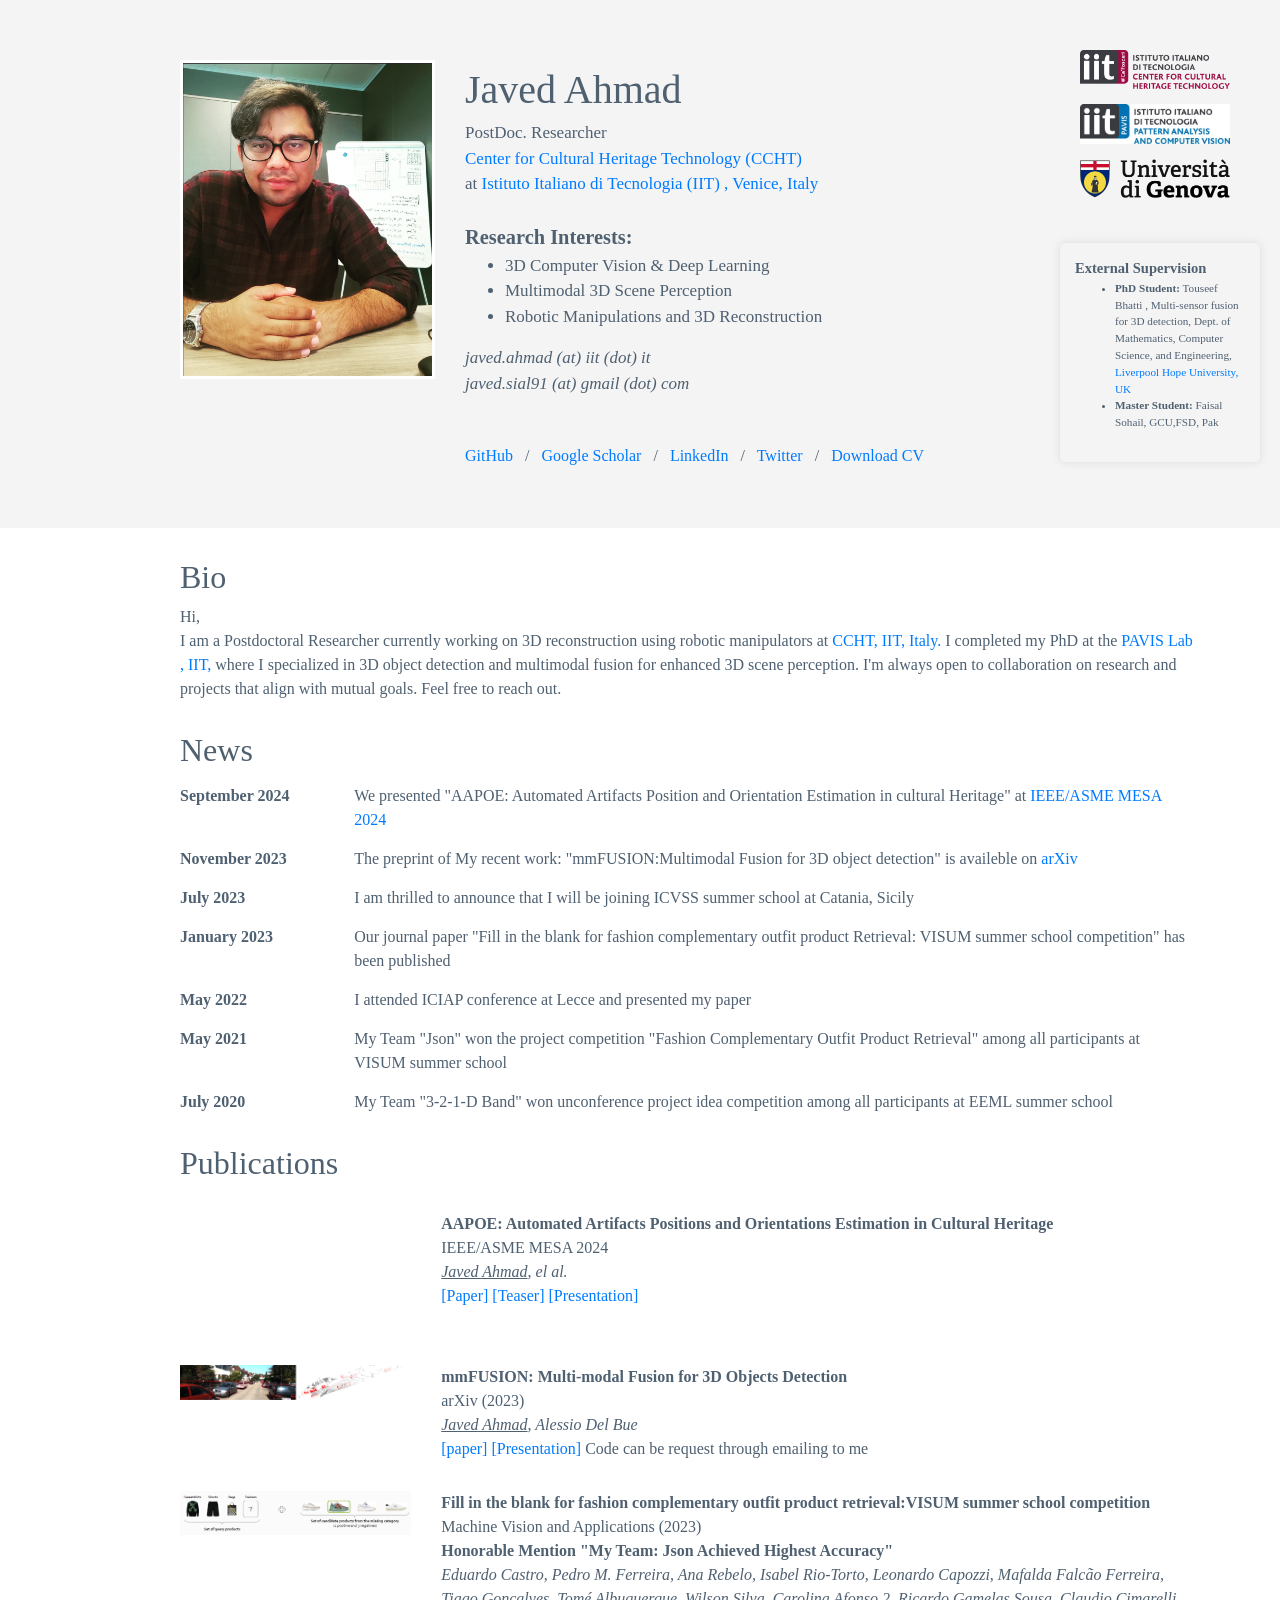
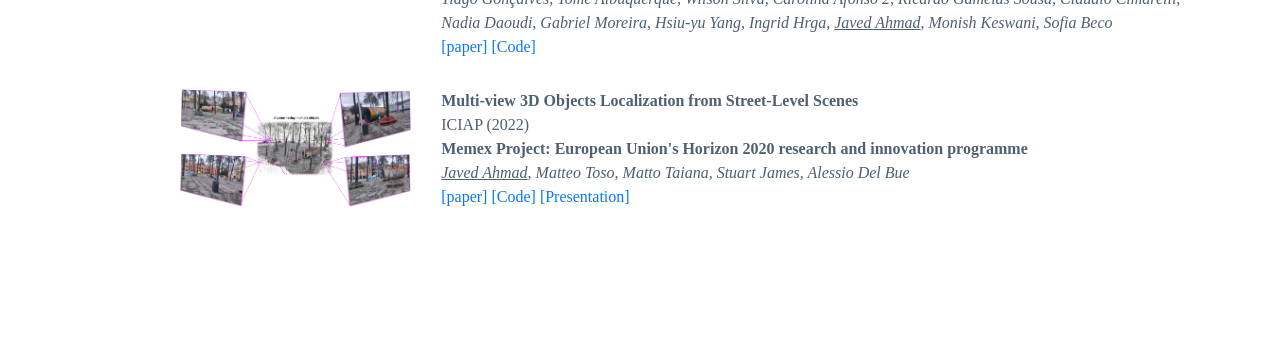
==== index_backup.html @ 800af646 "updated for new layout" ====
<!DOCTYPE html>
<html>
<head>
    <title>Javed Ahmad</title>

    <!-- Meta tags -->
    <meta charset="utf-8">
    <meta name="viewport" content="width=device-width, initial-scale=1, shrink-to-fit=no">

    <!-- Bootstrap CSS -->
    <link href="css/bootstrap.min.css" rel="stylesheet">

    <!-- Custom Styles -->
    <style>
          body {
            font-family: Roboto, 'sans-serif';
            font-size: 16px;
            background-color: #FFFFFF;
            color: #4F6071;
          }
          h1 {
              font-weight: 300;
              font-size: 2rem;
          }
          #header {
            background-color: #f4f4f4;
            /*background-color: #FFFFFF;*/
            display: flex;
            align-items: flex-end;
            padding-top:60px;
            padding-bottom:60px;
          }
          #footer {
            background-color: #FFFFFF;
            padding:60px;
          }
          #portrait {
            border: 3px solid white;
          }
          #header-text {
            margin-top: 60px;
            margin-left: 220px;
          }
          #header-text-name {
            font-size: 40px;
          }
          #header-text-title {
              font-size: 17px;
          }
          #header-text-affiliation {
              font-size: 17px;
              margin-top: 10px;
          }
          #header-text-email {
            margin-top: 10px;
            font-size: 17px;
            font-style: italic;
          }
          .header-text-desc {
            font-size: 20px;
          }
          .vspace-top {
            margin-top: 30px;
          }
          .vspace-top-news {
              margin-top: 15px;
          }
          .paper-image {
            width: 400px;
          }
          .news-date {
              font-weight: bold;
          }
          .paper-title {
            font-weight: bold;
          }
          .paper-authors {
            font-style: italic;
          }


        #sidebar {
        position: absolute;
        top: 27%;
        right: 20px;
        width: 200px;
        background-color: #f4f4f4;
        padding: 15px;
        border-radius: 5px;
        box-shadow: 0px 0px 10px rgba(0,0,0,0.1);
        font-size: 0.7em;
        color: #4F6071;
    }
    </style>

</head>



<body>
    <div id='header'>
        <div class='container'>
            <div class='row'>
                <div class="col-sm-3 offset-sm-1">
                    <img src='imgs/portrait_javed.png' class='img-fluid' id='portrait'>
                </div>

                <div class="col">
                  <div id='header-text-name'>
                      Javed Ahmad
                  </div>
                    <div id='header-text-title'>
                        PostDoc. Researcher </br>
                        <a href="https://ccht.iit.it/">Center for Cultural Heritage Technology (CCHT)</a> </br>
							at <a href="https://www.iit.it/it/home">Istituto Italiano di Tecnologia (IIT) , Venice, Italy </a> </br>
                        </br>
                    <div class='header-text-title'>
                        <span style="font-weight: bold; font-size: 1.2em;">Research Interests:</span> </br>
                    </div>
                    <ul>
                        <li>3D Computer Vision & Deep Learning </br>
                        <li>Multimodal 3D Scene Perception </br>
                        <li>Robotic Manipulations and 3D Reconstruction
                    </ul>
                    </div>
                  <div id='header-text-email'>
                        javed.ahmad (at) iit (dot) it </br>
                        javed.sial91 (at) gmail (dot) com
                  </div>
                  <br><br>
                  <div class="center">
                    <a href="https://github.com/javi-99"> GitHub </a> &ensp;/&ensp;
                    <a href="https://scholar.google.com/citations?user=FSBvCO4AAAAJ&hl=en"> Google Scholar </a> &ensp;/&ensp;
                    <a href="https://linkedin.com/in/javed-ahmad-4692384a"> LinkedIn </a> &ensp;/&ensp;
                    <a href="https://twitter.com/javedsial91"> Twitter </a> &ensp;/&ensp;
                    <!--<a href="https://sigmoid.social/@vsitzmann">[Mastodon]</a> -->
                    <a href="docs/cv_javed_ahmad.pdf"> Download CV </a>
                  </div>

                </div>
            </div>
        </div>
    </div>
    
    <!-- Logo Image -->
    <div class="logo-container">
        <img src="imgs/Logo-IIT_CaFoscari.png" alt="Organization Logo 1">
        <img src="imgs/pavis_logo.jpeg" alt="Organization Logo 2">
        <img src="imgs/Unige-logo.png" alt="Organization Logo 3">
    </div>

    <style>
        /* Ensure the container for logos is positioned at the top-right corner */
        .logo-container {
            position: absolute;  /* Absolute positioning relative to the page */
            top: 50px;           /* Distance from the top of the page */
            right: 50px;         /* Distance from the right of the page */
            z-index: 1000;        /* Ensure the logos are on top of other content */
            display: flex;       /* Use flexbox to arrange items */
            flex-direction: column; /* Arrange logos in a column */
            align-items: center; /* Center logos horizontally */
        }

        /* Style for the logos */
        .logo-container img {
            max-width: 150px;    /* Control the size of the logos */
            margin-bottom: 15px; /* Add spacing between the logos vertically */
        }

        /* Remove the margin from the last logo */
        .logo-container img:last-child {
            margin-bottom: 0;
        }
    </style>

    <div class='container'>
        <div class='row vspace-top'>
            <div class='col offset-sm-1'>
                <h1>Bio</h1>
                <p>
                Hi,</br>
I am a Postdoctoral Researcher currently working on 3D reconstruction using robotic manipulators at <a href="https://ccht.iit.it/"> CCHT, IIT, Italy.</a> I completed my PhD at the <a href="https://pavis.iit.it/"> PAVIS Lab , IIT, </a> where I specialized in 3D object detection and multimodal fusion for enhanced 3D scene perception.
I'm always open to collaboration on research and projects that align with mutual goals. Feel free to reach out.    
                </p>

<!--                <h1>Looking for graduate students!</h1>-->
<!--                <p>-->
<!--                    I am looking for graduate students to join my lab at MIT in July 2023. If you want to push what's-->
<!--                    possible with neural scene representations, inverse graphics and neural rendering-->
<!--                    and apply them to problems across computer vision, graphics, and robotics, please apply-->
<!--                    <a href="https://gradapply.mit.edu/eecs/apply/login/">here</a> - -->
<!--                    deadline is December 15th 2022!-->
<!--                </p>-->

                <div class='vspace-top'>
                    <h1>News</h1>
                </div> 
                <!--    &lt;!&ndash;- List of news -&#45;&#45;!> -->
                <div class='row vspace-top-news'>
                    <div class="col-sm-2 news-date">
                        September 2024
                    </div>
                    <div class="col">
                        We presented "AAPOE: Automated Artifacts Position and Orientation 
                        Estimation in cultural Heritage" at   <a href="https://mesa2024.org/final-programme/"> IEEE/ASME MESA 2024 </a> 
                    </div>
                </div>

                <div class='row vspace-top-news'>
                    <div class="col-sm-2 news-date">
                        November 2023
                    </div>
                    <div class="col">
                        The preprint of My recent work: "mmFUSION:Multimodal Fusion for 3D object detection" is availeble on <a href="https://arxiv.org/abs/2311.04058"> arXiv </a> 
                    </div>
                </div>
                <div class='row vspace-top-news'>
                    <div class="col-sm-2 news-date">
                        July 2023
                    </div>
                    <div class="col">
                        I am thrilled to announce that I will be joining ICVSS summer school at Catania, Sicily
                    </div>
                </div>
                
                <div class='row vspace-top-news'>
                    <div class="col-sm-2 news-date">
                        January 2023
                    </div>
                    <div class="col">
                        Our journal paper "Fill in the blank for fashion complementary outfit product Retrieval:
                        VISUM summer school competition" has been published
                    </div>
                </div>

                <div class='row vspace-top-news'>
                    <div class="col-sm-2 news-date">
                        May 2022
                    </div>
                    <div class="col">
                        I attended ICIAP conference at Lecce and presented my paper
                    </div>
                </div>

                <div class='row vspace-top-news'>
                    <div class="col-sm-2 news-date">
                        May 2021
                    </div>
                    <div class="col">
                        My Team "Json" won the project competition "Fashion Complementary Outfit Product Retrieval" among all participants at VISUM summer school 
                    </div>
                </div>

                <div class='row vspace-top-news'>
                    <div class="col-sm-2 news-date">
                        July 2020
                    </div>
                    <div class="col">
                        My Team "3-2-1-D Band" won unconference project idea competition among all participants at EEML summer school 
                    </div>
                </div>









                <!--  List of Publications    -->
                
                <div class='vspace-top'>
                    <h1>Publications</h1>
                </div>


                <div class='row vspace-top'>
                    <div class="col-sm-3">
                        <video playsinline="" autoplay="" loop="" preload="" muted="">
                            <source src="imgs/AAPOE_teaser.mp4" type="video/mp4">
                        </video>
                    </div>
                    <div class="col">
                        <div class='paper-title'>
                            AAPOE: Automated Artifacts Positions and Orientations Estimation in Cultural Heritage
                        </div>
                        <div class='paper-desc'>
			                IEEE/ASME MESA 2024 </br>
                        </div>
                        <div class='paper-authors'> 
                            <u>Javed Ahmad</u>, el al.
                        </div>
                        <div>
                            <a href="https://ieeexplore.ieee.org/document/10704902">[Paper]</a>
                            <a href="https://drive.google.com/file/d/1sH40aj5_DSdPzKM-3Iiiy_OLRj1Dwrjh/view?usp=drive_link">[Teaser]</a>
			                <a href="https://docs.google.com/presentation/d/1M0Ux4FAmOuOk3rnylouWeYdZtPPxR-fE/edit?usp=sharing&ouid=116365879728607902406&rtpof=true&sd=true">[Presentation]</a>
                        </div>
                    </div>
                </div>


                <div class='row vspace-top'>
                    <div class="col-sm-3">
                        <img src='imgs/mmFUSION.png' class='img-fluid'>
                    </div>

                    <div class="col">
                        <div class='paper-title'>
                            mmFUSION: Multi-modal Fusion for 3D Objects Detection
                        </div>
                        <div class='paper-desc'>
			                arXiv (2023) </br>
                        </div>
                        <div class='paper-authors'> 
                            <u>Javed Ahmad</u>, Alessio Del Bue
                        </div>
                        <div>
                            <a href="https://arxiv.org/abs/2311.04058">[paper]</a>
                            <a href="https://docs.google.com/presentation/d/14Pi3Se1FFHXG2wP3QOKE09P9Vxhoicec/edit?usp=sharing&ouid=116365879728607902406&rtpof=true&sd=true">[Presentation]</a>
			                Code can be request through emailing to me
                        </div>
                    </div>
                </div>


                <div class='row vspace-top'>
                    <div class="col-sm-3">
                        <img src='imgs/product_retrieval.png' class='img-fluid'>
                    </div>

                    <div class="col">
                        <div class='paper-title'>
                            Fill in the blank for fashion complementary outfit product retrieval:VISUM summer school competition
                        </div>
                        <div class='paper-desc'>
			                Machine Vision and Applications (2023) </br>
                            <b>Honorable Mention "My Team: Json Achieved Highest Accuracy"</b>
                        </div>
                        <div class='paper-authors'>
                            Eduardo Castro, Pedro M. Ferreira, Ana Rebelo, Isabel Rio-Torto, Leonardo Capozzi, Mafalda Falcão Ferreira, Tiago Gonçalves, Tomé Albuquerque,
                            Wilson Silva, Carolina Afonso 2, Ricardo Gamelas Sousa, Claudio Cimarelli, Nadia Daoudi,  Gabriel Moreira,  Hsiu-yu Yang, Ingrid Hrga, 
                            <u>Javed Ahmad</u>, Monish Keswani, Sofia Beco
                        </div>
                        <div>
                            <a href="https://link.springer.com/article/10.1007/s00138-022-01359-x">[paper]</a>
			                <a href="https://github.com/visum-summerschool/visum-competition2021">[Code]</a>
                        </div>
                    </div>
                </div>

                <div class='row vspace-top'>
                    <div class="col-sm-3">
                        <img src='imgs/iciap2021.png' class='img-fluid'>
                    </div>

                    <div class="col">
                        <div class='paper-title'>
                            Multi-view 3D Objects Localization from Street-Level Scenes
                        </div>
                        <div class='paper-desc'>
			                ICIAP (2022)</br>
                            <b>Memex Project: European Union's Horizon 2020 research and innovation programme </b>
                        </div>
                        <div class='paper-authors'>
                            <u>Javed Ahmad</u>, Matteo Toso, Matto Taiana, Stuart James, Alessio Del Bue
                        </div>
                        <div>
                            <a href="https://link.springer.com/chapter/10.1007/978-3-031-06430-2_8">[paper]</a>
			                <a href="https://github.com/javi-99/Multi-view-3D-Objects-Localization-from-Street-level-Scenes">[Code]</a>
                            <a href="https://docs.google.com/presentation/d/1FQcilkWd2onnH_whNc4Kb-wAGKRRF06R/edit?usp=sharing&ouid=116365879728607902406&rtpof=true&sd=true">[Presentation]</a>
                        </div>
                    </div>
                </div>
                
                <style>
                    /* Zoom for all videos */
                    video {
                        width: 100%;
                        height: 100%; /* Keeps the aspect ratio */
                    }
                    /* Zoom for all images */
                    img {
                        width: 100%;
                        height: 100%; /* Keeps the aspect ratio */
                    }

                </style>




            </div>
        </div>
    </div>


    <div id='footer' class='vspace-top'>
    <div>

    <!-- jQuery (necessary for Bootstrap's JavaScript plugins) -->
    <script src="https://ajax.googleapis.com/ajax/libs/jquery/1.12.4/jquery.min.js"></script>
    <!-- Include all compiled plugins (below), or include individual files as needed -->
    <script src="js/bootstrap.min.js"></script>
    
    <div id="sidebar">
        <div class='header-text-title'>
            <span style="font-weight: bold; font-size: 1.3em;">External Supervision</span> </br>
        </div>
        <ul>
            <li><strong>PhD Student:</strong> Touseef Bhatti , Multi-sensor fusion for 3D detection, Dept. of Mathematics, Computer Science, and Engineering, <a href="https://www.hope.ac.uk/">Liverpool Hope University, UK</a> </br>
            <li> <strong>Master Student:</strong> Faisal Sohail, GCU,FSD, Pak</br>
        </ul>
    </div>
</body>

</html>
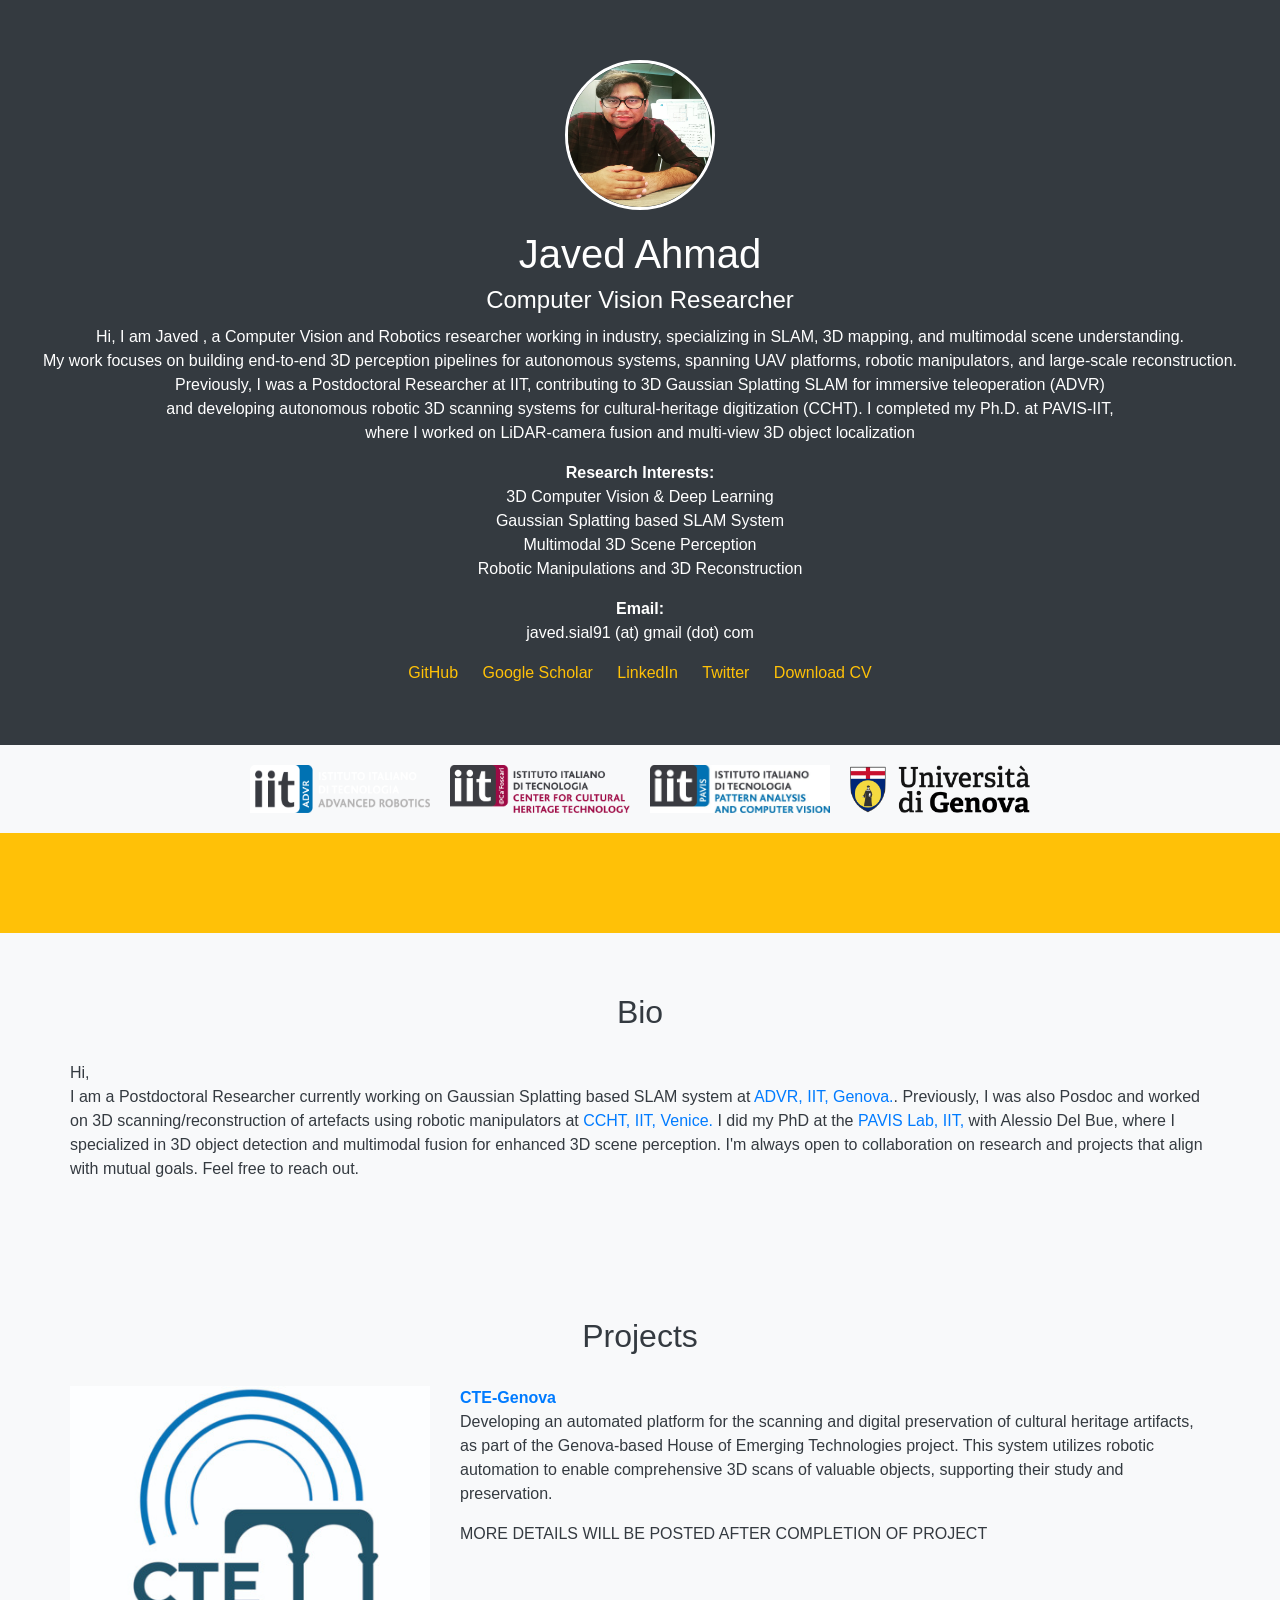
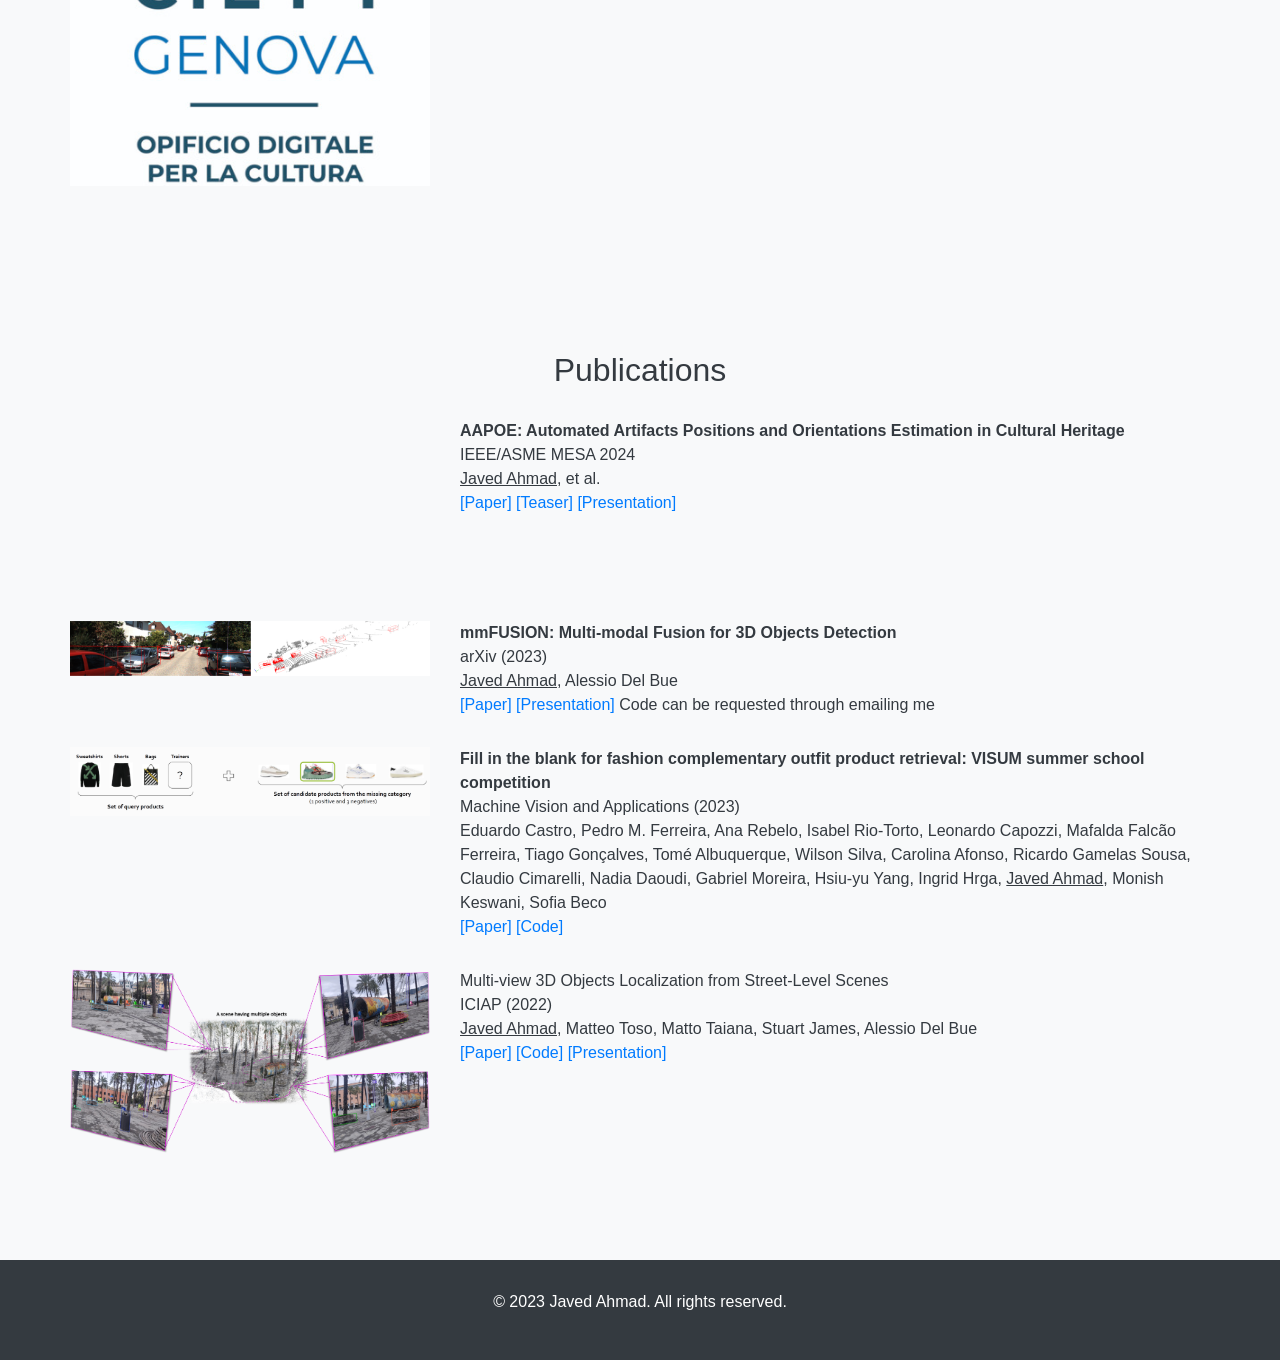
==== commit 0d911c50: "updated role" ====
--- a/index_backup.html
+++ b/index_backup.html
@@ -1,417 +1,404 @@
 <!DOCTYPE html>
-<html>
+<html lang="en">
 <head>
+    <meta charset="UTF-8">
+    <meta name="viewport" content="width=device-width, initial-scale=1, shrink-to-fit=no">
     <title>Javed Ahmad</title>
-
-    <!-- Meta tags -->
-    <meta charset="utf-8">
-    <meta name="viewport" content="width=device-width, initial-scale=1, shrink-to-fit=no">
-
-    <!-- Bootstrap CSS -->
-    <link href="css/bootstrap.min.css" rel="stylesheet">
-
-    <!-- Custom Styles -->
+    <link href="https://stackpath.bootstrapcdn.com/bootstrap/4.5.2/css/bootstrap.min.css" rel="stylesheet">
     <style>
-          body {
-            font-family: Roboto, 'sans-serif';
-            font-size: 16px;
-            background-color: #FFFFFF;
-            color: #4F6071;
-          }
-          h1 {
-              font-weight: 300;
-              font-size: 2rem;
-          }
-          #header {
-            background-color: #f4f4f4;
-            /*background-color: #FFFFFF;*/
+        body {
+            font-family: 'Roboto', sans-serif;
+            background-color: #f8f9fa;
+            color: #343a40;
+        }
+        #header {
+            background-color: #343a40;
+            color: #ffffff;
+            padding: 60px 0;
+            text-align: center;
+        }
+        #header img {
+            border: 3px solid white;
+            border-radius: 50%;
+            width: 150px;
+            height: 150px;
+        }
+        #header h1 {
+            font-size: 2.5rem;
+            font-weight: 300;
+            margin-top: 20px;
+        }
+        #header h2 {
+            font-size: 1.5rem;
+            font-weight: 400;
+        }
+        #header p {
+            font-size: 1rem;
+            margin-top: 10px;
+        }
+        #header a {
+            color: #ffc107;
+        }
+        #header a:hover {
+            text-decoration: underline;
+        }
+        #header .social-links a {
+            margin: 0 10px;
+            color: #ffc107;
+        }
+        #header .social-links a:hover {
+            color: #ffffff;
+        }
+
+        #collaborators {
+            background-color: #f8f9fa;
+            padding: 60px 0;
+            text-align: center;
+        }
+
+        .collaborator-profile {
+            display: inline-block;
+            margin: 20px;
+            width: 200px;
+            color: #343a40;
+        }
+
+        .collaborator-profile img {
+            border: 3px solid #343a40;
+            border-radius: 50%;
+            width: 120px;
+            height: 120px;
+        }
+
+        .collaborator-profile h3 {
+            font-size: 1.2rem;
+            font-weight: 400;
+            margin-top: 10px;
+        }
+
+        .collaborator-profile p {
+            font-size: 0.9rem;
+            color: #6c757d;
+            margin: 5px 0;
+        }
+
+        .collaborator-profile .social-links a {
+            margin: 0 5px;
+            color: #007bff;
+        }
+
+        .collaborator-profile .social-links a:hover {
+            color: #0056b3;
+        }
+
+
+        .logo-container {
             display: flex;
-            align-items: flex-end;
-            padding-top:60px;
-            padding-bottom:60px;
-          }
-          #footer {
-            background-color: #FFFFFF;
-            padding:60px;
-          }
-          #portrait {
-            border: 3px solid white;
-          }
-          #header-text {
-            margin-top: 60px;
-            margin-left: 220px;
-          }
-          #header-text-name {
-            font-size: 40px;
-          }
-          #header-text-title {
-              font-size: 17px;
-          }
-          #header-text-affiliation {
-              font-size: 17px;
-              margin-top: 10px;
-          }
-          #header-text-email {
-            margin-top: 10px;
-            font-size: 17px;
-            font-style: italic;
-          }
-          .header-text-desc {
-            font-size: 20px;
-          }
-          .vspace-top {
-            margin-top: 30px;
-          }
-          .vspace-top-news {
-              margin-top: 15px;
-          }
-          .paper-image {
-            width: 400px;
-          }
-          .news-date {
-              font-weight: bold;
-          }
-          .paper-title {
+            justify-content: center;
+            margin-top: 20px;
+            margin-bottom: 20px;
+        }
+        .logo-container img {
+            max-width: 180px;
+            margin: 0 10px;
+        }
+        .content-section {
+            padding: 60px 0;
+        }
+        .content-section h1 {
+            font-size: 2rem;
+            margin-bottom: 30px;
+            text-align: center;
+        }
+        .news-bar {
+            background-color: #ffc107;
+            color: #343a40;
+            padding: 20px 0;
+            text-align: left;
             font-weight: bold;
-          }
-          .paper-authors {
-            font-style: italic;
-          }
-
-
+            font-size: 1.2rem;
+            height: 100px;
+            overflow: hidden;
+            position: relative;
+        }
+        .news-bar .news-items {
+            display: flex;
+            flex-direction: column;
+            position: absolute;
+            top: 100%;
+            animation: scrollNews 20s linear infinite;
+            margin-top: 5px;
+            margin-bottom: 5px;
+            margin-left: 5px;
+        }
+        .news-items div {
+            font-size: 14px;  /* Adjust this to make text slightly smaller */
+            font-weight: normal;  /* Ensures that main text is not bold */
+        }
+
+        .news-items .date {
+            font-weight: bold;  /* Makes the date bold */
+            font-size: 16px;  /* Keeps date font slightly larger */
+        }
+        @keyframes scrollNews {
+            0% { top: 100%; }
+            100% { top: -100%; }
+        }
+        .publication-item {
+            margin-bottom: 30px;
+            position: relative;
+        }
+        .publication-item img, .publication-item video {
+            max-width: 100%;
+            height: auto;
+            margin-bottom: 15px;
+            transition: transform 0.3s ease;
+        }
+        .publication-item img:hover, .publication-item video:hover {
+            transform: scale(1.8);
+            position: relative;
+            z-index: 10;
+        }
+        .publication-item img:hover::after, .publication-item video:hover::after {
+            content: '';
+            position: absolute;
+            top: 0;
+            left: 0;
+            width: 100%;
+            height: 100%;
+            background-color: rgba(0, 0, 0, 0.5);
+            z-index: -1;
+        }
+        #footer {
+            background-color: #343a40;
+            color: #ffffff;
+            padding: 30px 0;
+            text-align: center;
+        }
+        #footer a {
+            color: #ffc107;
+        }
+        #footer a:hover {
+            text-decoration: underline;
+        }
         #sidebar {
-        position: absolute;
-        top: 27%;
-        right: 20px;
-        width: 200px;
-        background-color: #f4f4f4;
-        padding: 15px;
-        border-radius: 5px;
-        box-shadow: 0px 0px 10px rgba(0,0,0,0.1);
-        font-size: 0.7em;
-        color: #4F6071;
-    }
+            position: fixed;
+            top: 20%;
+            right: 20px;
+            width: 250px;
+            background-color: #ffffff;
+            padding: 15px;
+            border-radius: 5px;
+            box-shadow: 0px 0px 10px rgba(0,0,0,0.1);
+            font-size: 0.9em;
+            color: #343a40;
+        }
     </style>
-
 </head>
-
-
-
 <body>
-    <div id='header'>
-        <div class='container'>
-            <div class='row'>
-                <div class="col-sm-3 offset-sm-1">
-                    <img src='imgs/portrait_javed.png' class='img-fluid' id='portrait'>
-                </div>
-
-                <div class="col">
-                  <div id='header-text-name'>
-                      Javed Ahmad
-                  </div>
-                    <div id='header-text-title'>
-                        PostDoc. Researcher </br>
-                        <a href="https://ccht.iit.it/">Center for Cultural Heritage Technology (CCHT)</a> </br>
-							at <a href="https://www.iit.it/it/home">Istituto Italiano di Tecnologia (IIT) , Venice, Italy </a> </br>
-                        </br>
-                    <div class='header-text-title'>
-                        <span style="font-weight: bold; font-size: 1.2em;">Research Interests:</span> </br>
+    <div id="header">
+        <img src="imgs/portrait_javed.png" alt="Javed Ahmad">
+        <h1>Javed Ahmad</h1>
+        <h2>Computer Vision Researcher</h2>
+        <p>
+            Hi, I am Javed ,  a Computer Vision and Robotics researcher working in industry, specializing in SLAM, 3D mapping, and multimodal scene understanding.<br>
+            My work focuses on building end-to-end 3D perception pipelines for autonomous systems, spanning UAV platforms, robotic manipulators, and large-scale reconstruction.<br>
+            Previously, I was a Postdoctoral Researcher at IIT, contributing to 3D Gaussian Splatting SLAM for immersive teleoperation (ADVR) <br> 
+            and developing autonomous robotic 3D scanning systems for cultural-heritage digitization (CCHT). I completed my Ph.D. at PAVIS-IIT, <br>
+            where I worked on LiDAR-camera fusion and multi-view 3D object localization
+        </p>
+        <p>
+            <strong>Research Interests:</strong><br>
+                3D Computer Vision & Deep Learning<br>
+                Gaussian Splatting based SLAM System<br>
+                Multimodal 3D Scene Perception<br>
+                Robotic Manipulations and 3D Reconstruction
+        </p>
+        <p>
+            <strong>Email:</strong><br>
+            javed.sial91 (at) gmail (dot) com
+        </p>
+        <div class="social-links">
+            <a href="https://github.com/javi-99">GitHub</a>
+            <a href="https://scholar.google.com/citations?user=FSBvCO4AAAAJ&hl=en">Google Scholar</a>
+            <a href="https://linkedin.com/in/javed-ahmad-4692384a">LinkedIn</a>
+            <a href="https://twitter.com/javedsial91">Twitter</a>
+            <a href="docs/cv_javed_ahmad.pdf">Download CV</a>
+        </div>
+    </div>
+
+    <div class="logo-container">
+        <img src="imgs/logo_advr.png" alt="Organization Logo 1">
+        <img src="imgs/Logo-IIT_CaFoscari.png" alt="Organization Logo 2">
+        <!--<img src="imgs/cte_genova_logo.png" alt="Organization Logo 2">-->
+        <img src="imgs/pavis_logo.jpeg" alt="Organization Logo 3">
+        <img src="imgs/Unige-logo.png" alt="Organization Logo 4">
+    </div>
+
+    <div class="news-bar" name="News">
+        <div class="news-items">
+            <div><span class="date">September 2024:</span> We presented "AAPOE: Automated Artifacts Position and Orientation Estimation in cultural Heritage" at IEEE/ASME MESA 2024</div>
+            <div><span class="date">November 2023:</span> The preprint of my recent work: "mmFUSION: Multimodal Fusion for 3D object detection" is available on arXiv</div>
+            <div><span class="date">July 2023:</span> I am thrilled to announce that I will be joining ICVSS summer school at Catania, Sicily</div>
+            <div><span class="date">January 2023:</span> Our journal paper "Fill in the blank for fashion complementary outfit product Retrieval: VISUM summer school competition" has been published</div>
+            <div><span class="date">May 2022:</span> I attended ICIAP conference at Lecce and presented my paper</div>
+            <div><span class="date">May 2021:</span> My Team "Json" won the project competition "Fashion Complementary Outfit Product Retrieval" among all participants at VISUM summer school</div>
+            <div><span class="date">July 2020:</span> My Team "3-2-1-D Band" won unconference project idea competition among all participants at EEML summer school</div>
+        </div>
+    </div>
+
+    <div class="container content-section">
+        <h1>Bio</h1>
+        <p>
+            Hi,<br>
+            I am a Postdoctoral Researcher currently working on Gaussian Splatting based SLAM system at <a href="https://advr.iit.it/">ADVR, IIT, Genova.</a>.  Previously, I was also Posdoc and worked on 3D scanning/reconstruction of artefacts using robotic manipulators at <a href="https://ccht.iit.it/">CCHT, IIT, Venice.</a> I did my PhD at the <a href="https://pavis.iit.it/">PAVIS Lab, IIT,</a> with Alessio Del Bue, where I specialized in 3D object detection and multimodal fusion for enhanced 3D scene perception.
+            I'm always open to collaboration on research and projects that align with mutual goals. Feel free to reach out.
+        </p>
+    </div>
+
+    <div class="container content-section">
+        <h1> Projects</h1>
+        <div class="publication-item">
+            <div class="row" >
+                <div class="col-md-4">
+                    <img src="imgs/logo-ufficiale-CTE-GENOVA-01-1-scaled.jpg" class="img-fluid" alt="Cte_genova">
+                </div>
+                <div class="col-md-8">
+                    <div class="title"> <a href="https://cte.comune.genova.it/"> <strong>CTE-Genova</strong> </a>  </div>
+                    <p>Developing an automated platform for the scanning and digital preservation of cultural heritage artifacts, as part of the Genova-based House of Emerging Technologies project. This system utilizes robotic automation to enable comprehensive 3D scans of valuable objects, supporting their study and preservation.</p> 
+                    <div class="text-decoration">MORE DETAILS WILL BE POSTED AFTER COMPLETION OF PROJECT </div>
+                </div>
+
+            </div>
+        </div>
+    
+    </div>   
+
+    <div class="container content-section">
+        <h1>Publications</h1>
+        <div class="publication-item">
+            <div class="row">
+                <div class="col-md-4">
+                    <video playsinline autoplay loop muted>
+                        <source src="imgs/AAPOE_teaser.mp4" type="video/mp4">
+                    </video>
+                </div>
+                <div class="col-md-8">
+                    <div class="title"><strong>AAPOE: Automated Artifacts Positions and Orientations Estimation in Cultural Heritage</strong></div>
+                    <div class="date">IEEE/ASME MESA 2024</div>
+                    <div class="authors"><u>Javed Ahmad</u>, et al.</div>
+                    <div>
+                        <a href="https://ieeexplore.ieee.org/document/10704902">[Paper]</a>
+                        <a href="https://drive.google.com/file/d/1sH40aj5_DSdPzKM-3Iiiy_OLRj1Dwrjh/view?usp=drive_link">[Teaser]</a>
+                        <a href="https://docs.google.com/presentation/d/1M0Ux4FAmOuOk3rnylouWeYdZtPPxR-fE/edit?usp=sharing&ouid=116365879728607902406&rtpof=true&sd=true">[Presentation]</a>
                     </div>
-                    <ul>
-                        <li>3D Computer Vision & Deep Learning </br>
-                        <li>Multimodal 3D Scene Perception </br>
-                        <li>Robotic Manipulations and 3D Reconstruction
-                    </ul>
+                </div>
+            </div>
+        </div>
+        <div class="publication-item">
+            <div class="row">
+                <div class="col-md-4">
+                    <img src="imgs/mmFUSION.png" class="img-fluid" alt="mmFUSION">
+                </div>
+                <div class="col-md-8">
+                    <div class="title"> <strong>mmFUSION: Multi-modal Fusion for 3D Objects Detection</strong></div>
+                    <div class="date">arXiv (2023)</div>
+                    <div class="authors"><u>Javed Ahmad</u>, Alessio Del Bue</div>
+                    <div>
+                        <a href="https://arxiv.org/abs/2311.04058">[Paper]</a>
+                        <a href="https://docs.google.com/presentation/d/14Pi3Se1FFHXG2wP3QOKE09P9Vxhoicec/edit?usp=sharing&ouid=116365879728607902406&rtpof=true&sd=true">[Presentation]</a>
+                        Code can be requested through emailing me
                     </div>
-                  <div id='header-text-email'>
-                        javed.ahmad (at) iit (dot) it </br>
-                        javed.sial91 (at) gmail (dot) com
-                  </div>
-                  <br><br>
-                  <div class="center">
-                    <a href="https://github.com/javi-99"> GitHub </a> &ensp;/&ensp;
-                    <a href="https://scholar.google.com/citations?user=FSBvCO4AAAAJ&hl=en"> Google Scholar </a> &ensp;/&ensp;
-                    <a href="https://linkedin.com/in/javed-ahmad-4692384a"> LinkedIn </a> &ensp;/&ensp;
-                    <a href="https://twitter.com/javedsial91"> Twitter </a> &ensp;/&ensp;
-                    <!--<a href="https://sigmoid.social/@vsitzmann">[Mastodon]</a> -->
-                    <a href="docs/cv_javed_ahmad.pdf"> Download CV </a>
-                  </div>
-
-                </div>
-            </div>
-        </div>
-    </div>
+                </div>
+            </div>
+        </div>
+        <div class="publication-item">
+            <div class="row">
+                <div class="col-md-4">
+                    <img src="imgs/product_retrieval.png" class="img-fluid" alt="Product Retrieval">
+                </div>
+                <div class="col-md-8">
+                    <div class="title"><strong>Fill in the blank for fashion complementary outfit product retrieval: VISUM summer school competition</strong></div>
+                    <div class="date">Machine Vision and Applications (2023)</div>
+                    <div class="authors">
+                        Eduardo Castro, Pedro M. Ferreira, Ana Rebelo, Isabel Rio-Torto, Leonardo Capozzi, Mafalda Falcão Ferreira, Tiago Gonçalves, Tomé Albuquerque,
+                        Wilson Silva, Carolina Afonso, Ricardo Gamelas Sousa, Claudio Cimarelli, Nadia Daoudi, Gabriel Moreira, Hsiu-yu Yang, Ingrid Hrga,
+                        <u>Javed Ahmad</u>, Monish Keswani, Sofia Beco
+                    </div>
+                    <div>
+                        <a href="https://link.springer.com/article/10.1007/s00138-022-01359-x">[Paper]</a>
+                        <a href="https://github.com/visum-summerschool/visum-competition2021">[Code]</a>
+                    </div>
+                </div>
+            </div>
+        </div>
+        <div class="publication-item">
+            <div class="row">
+                <div class="col-md-4">
+                    <img src="imgs/iciap2021.png" class="img-fluid" alt="ICIAP 2021">
+                </div>
+                <div class="col-md-8">
+                    <div class="title"><strong></strong> Multi-view 3D Objects Localization from Street-Level Scenes</div>
+                    <div class="date">ICIAP (2022)</div>
+                    <div class="authors"><u>Javed Ahmad</u>, Matteo Toso, Matto Taiana, Stuart James, Alessio Del Bue</div>
+                    <div>
+                        <a href="https://link.springer.com/chapter/10.1007/978-3-031-06430-2_8">[Paper]</a>
+                        <a href="https://github.com/javi-99/Multi-view-3D-Objects-Localization-from-Street-level-Scenes">[Code]</a>
+                        <a href="https://docs.google.com/presentation/d/1FQcilkWd2onnH_whNc4Kb-wAGKRRF06R/edit?usp=sharing&ouid=116365879728607902406&rtpof=true&sd=true">[Presentation]</a>
+                    </div>
+                </div>
+            </div>
+        </div>
+    </div>
+
+    <!--
+
+    <div id="collaborators">
+        <h2>External Collaboration & Supervision</h2>
+        <div class="collaborator-profile">
+            <h3><strong>Collaborator </strong> </h3>
+            <img  src="imgs/adeel_azam.jpeg" alt="Collaborator 1">
+            <h3>Dr. Muhammad Adeel Azam</h3>
+            <p><a href="//www.ucdavis.edu/">University of california Davis,</a> United State</p>
+            <p>3D Recons. in Medical Imageing</p>
+            <div class="social-links">
+                <a href="https://www.linkedin.com/in/muhammad-adeel-azam-phd-698365276/">LinkedIn</a>
+                <a href="https://scholar.google.com/citations?user=hfESenwAAAAJ&hl=en&oi=ao">Google Scholar</a>
+            </div>
+        </div>
     
-    <!-- Logo Image -->
-    <div class="logo-container">
-        <img src="imgs/Logo-IIT_CaFoscari.png" alt="Organization Logo 1">
-        <img src="imgs/pavis_logo.jpeg" alt="Organization Logo 2">
-        <img src="imgs/Unige-logo.png" alt="Organization Logo 3">
-    </div>
-
-    <style>
-        /* Ensure the container for logos is positioned at the top-right corner */
-        .logo-container {
-            position: absolute;  /* Absolute positioning relative to the page */
-            top: 50px;           /* Distance from the top of the page */
-            right: 50px;         /* Distance from the right of the page */
-            z-index: 1000;        /* Ensure the logos are on top of other content */
-            display: flex;       /* Use flexbox to arrange items */
-            flex-direction: column; /* Arrange logos in a column */
-            align-items: center; /* Center logos horizontally */
-        }
-
-        /* Style for the logos */
-        .logo-container img {
-            max-width: 150px;    /* Control the size of the logos */
-            margin-bottom: 15px; /* Add spacing between the logos vertically */
-        }
-
-        /* Remove the margin from the last logo */
-        .logo-container img:last-child {
-            margin-bottom: 0;
-        }
-    </style>
-
-    <div class='container'>
-        <div class='row vspace-top'>
-            <div class='col offset-sm-1'>
-                <h1>Bio</h1>
-                <p>
-                Hi,</br>
-I am a Postdoctoral Researcher currently working on 3D reconstruction using robotic manipulators at <a href="https://ccht.iit.it/"> CCHT, IIT, Italy.</a> I completed my PhD at the <a href="https://pavis.iit.it/"> PAVIS Lab , IIT, </a> where I specialized in 3D object detection and multimodal fusion for enhanced 3D scene perception.
-I'm always open to collaboration on research and projects that align with mutual goals. Feel free to reach out.    
-                </p>
-
-<!--                <h1>Looking for graduate students!</h1>-->
-<!--                <p>-->
-<!--                    I am looking for graduate students to join my lab at MIT in July 2023. If you want to push what's-->
-<!--                    possible with neural scene representations, inverse graphics and neural rendering-->
-<!--                    and apply them to problems across computer vision, graphics, and robotics, please apply-->
-<!--                    <a href="https://gradapply.mit.edu/eecs/apply/login/">here</a> - -->
-<!--                    deadline is December 15th 2022!-->
-<!--                </p>-->
-
-                <div class='vspace-top'>
-                    <h1>News</h1>
-                </div> 
-                <!--    &lt;!&ndash;- List of news -&#45;&#45;!> -->
-                <div class='row vspace-top-news'>
-                    <div class="col-sm-2 news-date">
-                        September 2024
-                    </div>
-                    <div class="col">
-                        We presented "AAPOE: Automated Artifacts Position and Orientation 
-                        Estimation in cultural Heritage" at   <a href="https://mesa2024.org/final-programme/"> IEEE/ASME MESA 2024 </a> 
-                    </div>
-                </div>
-
-                <div class='row vspace-top-news'>
-                    <div class="col-sm-2 news-date">
-                        November 2023
-                    </div>
-                    <div class="col">
-                        The preprint of My recent work: "mmFUSION:Multimodal Fusion for 3D object detection" is availeble on <a href="https://arxiv.org/abs/2311.04058"> arXiv </a> 
-                    </div>
-                </div>
-                <div class='row vspace-top-news'>
-                    <div class="col-sm-2 news-date">
-                        July 2023
-                    </div>
-                    <div class="col">
-                        I am thrilled to announce that I will be joining ICVSS summer school at Catania, Sicily
-                    </div>
-                </div>
-                
-                <div class='row vspace-top-news'>
-                    <div class="col-sm-2 news-date">
-                        January 2023
-                    </div>
-                    <div class="col">
-                        Our journal paper "Fill in the blank for fashion complementary outfit product Retrieval:
-                        VISUM summer school competition" has been published
-                    </div>
-                </div>
-
-                <div class='row vspace-top-news'>
-                    <div class="col-sm-2 news-date">
-                        May 2022
-                    </div>
-                    <div class="col">
-                        I attended ICIAP conference at Lecce and presented my paper
-                    </div>
-                </div>
-
-                <div class='row vspace-top-news'>
-                    <div class="col-sm-2 news-date">
-                        May 2021
-                    </div>
-                    <div class="col">
-                        My Team "Json" won the project competition "Fashion Complementary Outfit Product Retrieval" among all participants at VISUM summer school 
-                    </div>
-                </div>
-
-                <div class='row vspace-top-news'>
-                    <div class="col-sm-2 news-date">
-                        July 2020
-                    </div>
-                    <div class="col">
-                        My Team "3-2-1-D Band" won unconference project idea competition among all participants at EEML summer school 
-                    </div>
-                </div>
-
-
-
-
-
-
-
-
-
-                <!--  List of Publications    -->
-                
-                <div class='vspace-top'>
-                    <h1>Publications</h1>
-                </div>
-
-
-                <div class='row vspace-top'>
-                    <div class="col-sm-3">
-                        <video playsinline="" autoplay="" loop="" preload="" muted="">
-                            <source src="imgs/AAPOE_teaser.mp4" type="video/mp4">
-                        </video>
-                    </div>
-                    <div class="col">
-                        <div class='paper-title'>
-                            AAPOE: Automated Artifacts Positions and Orientations Estimation in Cultural Heritage
-                        </div>
-                        <div class='paper-desc'>
-			                IEEE/ASME MESA 2024 </br>
-                        </div>
-                        <div class='paper-authors'> 
-                            <u>Javed Ahmad</u>, el al.
-                        </div>
-                        <div>
-                            <a href="https://ieeexplore.ieee.org/document/10704902">[Paper]</a>
-                            <a href="https://drive.google.com/file/d/1sH40aj5_DSdPzKM-3Iiiy_OLRj1Dwrjh/view?usp=drive_link">[Teaser]</a>
-			                <a href="https://docs.google.com/presentation/d/1M0Ux4FAmOuOk3rnylouWeYdZtPPxR-fE/edit?usp=sharing&ouid=116365879728607902406&rtpof=true&sd=true">[Presentation]</a>
-                        </div>
-                    </div>
-                </div>
-
-
-                <div class='row vspace-top'>
-                    <div class="col-sm-3">
-                        <img src='imgs/mmFUSION.png' class='img-fluid'>
-                    </div>
-
-                    <div class="col">
-                        <div class='paper-title'>
-                            mmFUSION: Multi-modal Fusion for 3D Objects Detection
-                        </div>
-                        <div class='paper-desc'>
-			                arXiv (2023) </br>
-                        </div>
-                        <div class='paper-authors'> 
-                            <u>Javed Ahmad</u>, Alessio Del Bue
-                        </div>
-                        <div>
-                            <a href="https://arxiv.org/abs/2311.04058">[paper]</a>
-                            <a href="https://docs.google.com/presentation/d/14Pi3Se1FFHXG2wP3QOKE09P9Vxhoicec/edit?usp=sharing&ouid=116365879728607902406&rtpof=true&sd=true">[Presentation]</a>
-			                Code can be request through emailing to me
-                        </div>
-                    </div>
-                </div>
-
-
-                <div class='row vspace-top'>
-                    <div class="col-sm-3">
-                        <img src='imgs/product_retrieval.png' class='img-fluid'>
-                    </div>
-
-                    <div class="col">
-                        <div class='paper-title'>
-                            Fill in the blank for fashion complementary outfit product retrieval:VISUM summer school competition
-                        </div>
-                        <div class='paper-desc'>
-			                Machine Vision and Applications (2023) </br>
-                            <b>Honorable Mention "My Team: Json Achieved Highest Accuracy"</b>
-                        </div>
-                        <div class='paper-authors'>
-                            Eduardo Castro, Pedro M. Ferreira, Ana Rebelo, Isabel Rio-Torto, Leonardo Capozzi, Mafalda Falcão Ferreira, Tiago Gonçalves, Tomé Albuquerque,
-                            Wilson Silva, Carolina Afonso 2, Ricardo Gamelas Sousa, Claudio Cimarelli, Nadia Daoudi,  Gabriel Moreira,  Hsiu-yu Yang, Ingrid Hrga, 
-                            <u>Javed Ahmad</u>, Monish Keswani, Sofia Beco
-                        </div>
-                        <div>
-                            <a href="https://link.springer.com/article/10.1007/s00138-022-01359-x">[paper]</a>
-			                <a href="https://github.com/visum-summerschool/visum-competition2021">[Code]</a>
-                        </div>
-                    </div>
-                </div>
-
-                <div class='row vspace-top'>
-                    <div class="col-sm-3">
-                        <img src='imgs/iciap2021.png' class='img-fluid'>
-                    </div>
-
-                    <div class="col">
-                        <div class='paper-title'>
-                            Multi-view 3D Objects Localization from Street-Level Scenes
-                        </div>
-                        <div class='paper-desc'>
-			                ICIAP (2022)</br>
-                            <b>Memex Project: European Union's Horizon 2020 research and innovation programme </b>
-                        </div>
-                        <div class='paper-authors'>
-                            <u>Javed Ahmad</u>, Matteo Toso, Matto Taiana, Stuart James, Alessio Del Bue
-                        </div>
-                        <div>
-                            <a href="https://link.springer.com/chapter/10.1007/978-3-031-06430-2_8">[paper]</a>
-			                <a href="https://github.com/javi-99/Multi-view-3D-Objects-Localization-from-Street-level-Scenes">[Code]</a>
-                            <a href="https://docs.google.com/presentation/d/1FQcilkWd2onnH_whNc4Kb-wAGKRRF06R/edit?usp=sharing&ouid=116365879728607902406&rtpof=true&sd=true">[Presentation]</a>
-                        </div>
-                    </div>
-                </div>
-                
-                <style>
-                    /* Zoom for all videos */
-                    video {
-                        width: 100%;
-                        height: 100%; /* Keeps the aspect ratio */
-                    }
-                    /* Zoom for all images */
-                    img {
-                        width: 100%;
-                        height: 100%; /* Keeps the aspect ratio */
-                    }
-
-                </style>
-
-
-
-
-            </div>
-        </div>
-    </div>
-
-
-    <div id='footer' class='vspace-top'>
-    <div>
-
-    <!-- jQuery (necessary for Bootstrap's JavaScript plugins) -->
-    <script src="https://ajax.googleapis.com/ajax/libs/jquery/1.12.4/jquery.min.js"></script>
-    <!-- Include all compiled plugins (below), or include individual files as needed -->
-    <script src="js/bootstrap.min.js"></script>
+        <div class="collaborator-profile">
+            <h3><strong>Ph.D Student </strong> </h3>
+            <img src="imgs/Touseef_Yaqoob.jpeg" alt="Collaborator 2">
+            <h3>Touseef Yaqoob</h3>
+            <p><a href="https://www.hope.ac.uk/">Liverpool Hope University </a> United Kingdom</p>
+            <p><strong>PhD Thesis:</strong> Multi-sensor Fusion for 3D Detection </p>
+            <br>
+            <div class="social-links">
+                <a href="https://scholar.google.com/citations?user=a8rnc08AAAAJ&hl=en&oi=ao">Google Scholar</a>
+            </div>
+        </div>
     
-    <div id="sidebar">
-        <div class='header-text-title'>
-            <span style="font-weight: bold; font-size: 1.3em;">External Supervision</span> </br>
-        </div>
-        <ul>
-            <li><strong>PhD Student:</strong> Touseef Bhatti , Multi-sensor fusion for 3D detection, Dept. of Mathematics, Computer Science, and Engineering, <a href="https://www.hope.ac.uk/">Liverpool Hope University, UK</a> </br>
-            <li> <strong>Master Student:</strong> Faisal Sohail, GCU,FSD, Pak</br>
-        </ul>
-    </div>
+        <div class="collaborator-profile">
+            <h3><strong>Master Student </strong> </h3>
+            <img src="imgs/faisal_sohail.jpeg" alt="Collaborator 3">
+            <h3>Faisal Sohail</h3>
+            <p><a href="https://gcuf.edu.pk/">Government College University </a> Faisalabad, Pakistan </p>
+            <p><strong>Master Thesis:</strong> Visual Localization with Deep Learning</p>
+            <br>
+            <div class="social-links">
+            </div>
+        </div>
+    </div> -->
+
+    <div id="footer">
+        <p>&copy; 2023 Javed Ahmad. All rights reserved.</p>
+    </div>
+
+
+
+    <script src="https://code.jquery.com/jquery-3.5.1.slim.min.js"></script>
+    <script src="https://cdn.jsdelivr.net/npm/@popperjs/core@2.5.4/dist/umd/popper.min.js"></script>
+    <script src="https://stackpath.bootstrapcdn.com/bootstrap/4.5.2/js/bootstrap.min.js"></script>
 </body>
-
 </html>
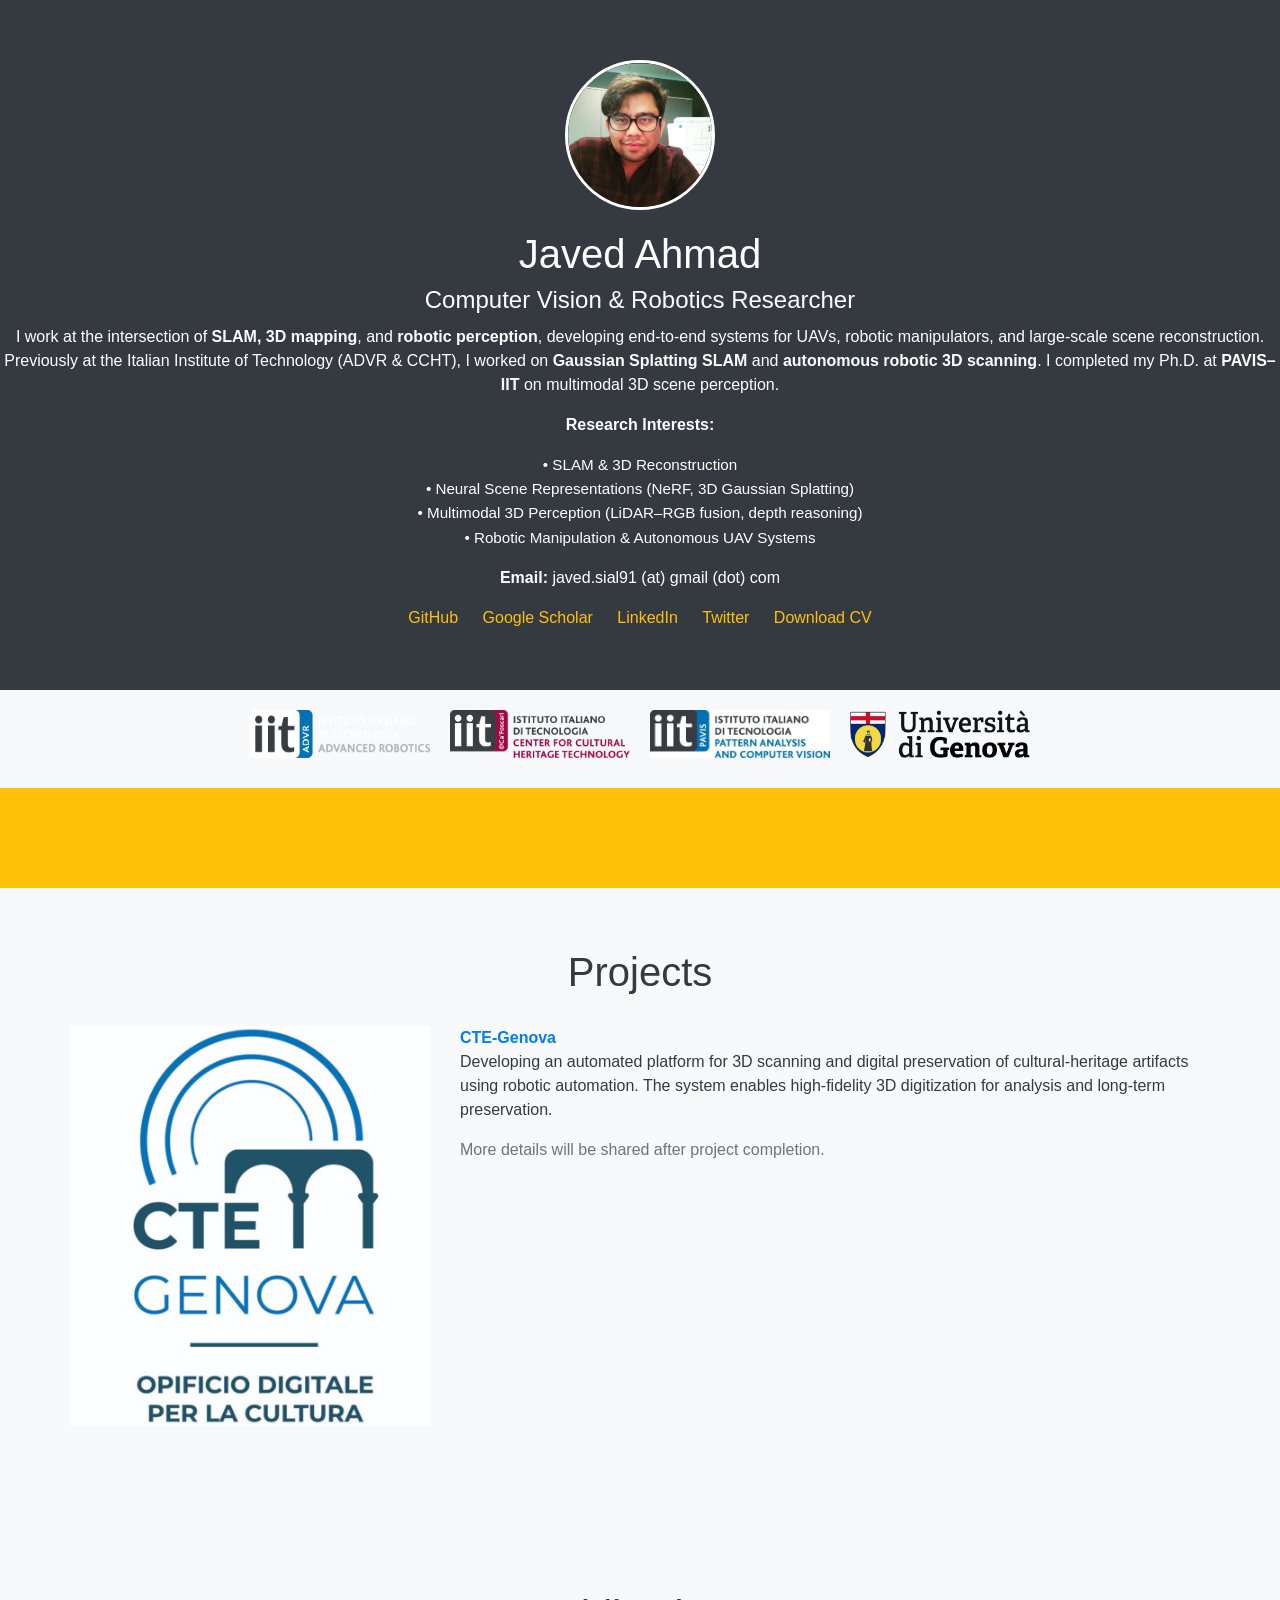
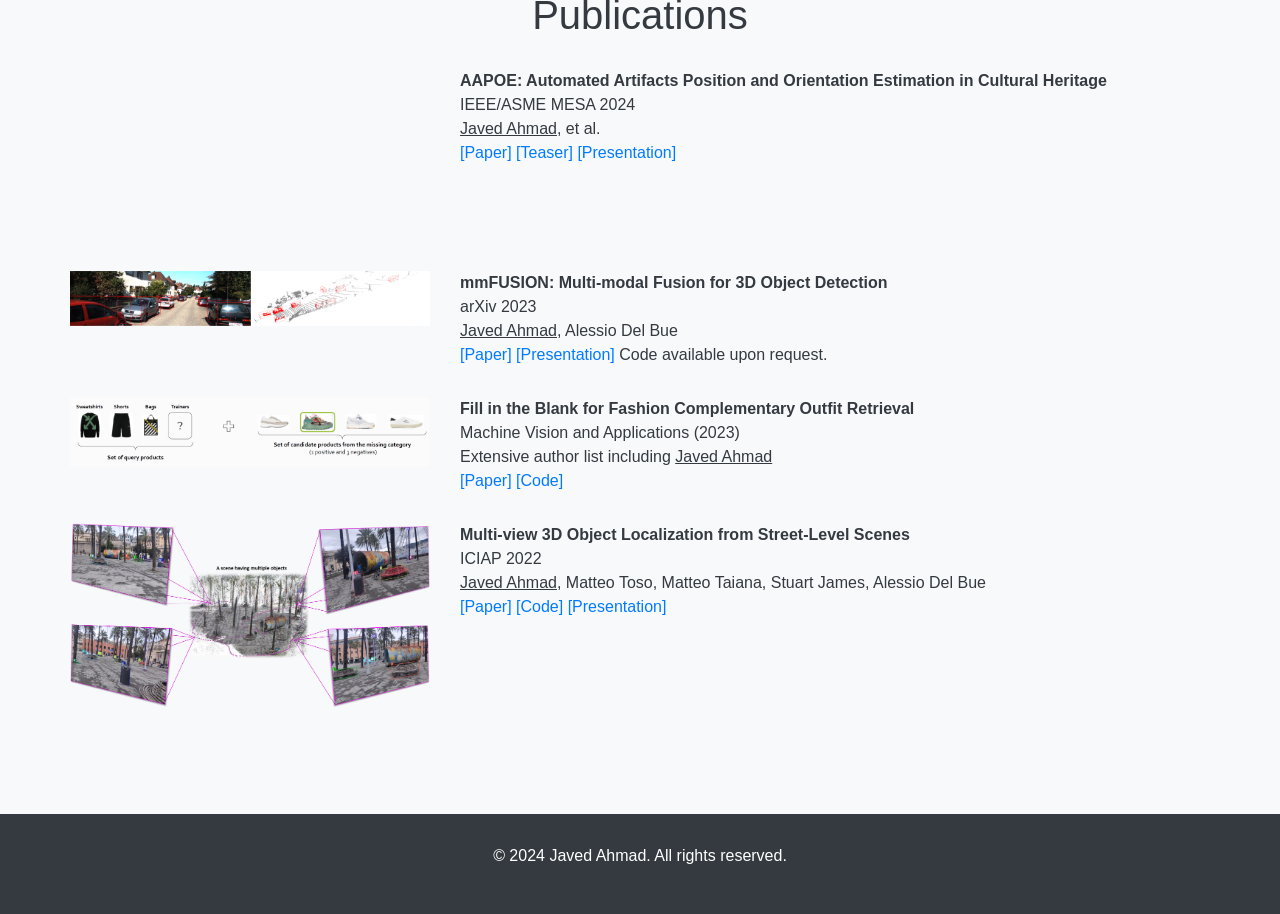
==== commit 7cef2f8e: "page updated" ====
--- a/index_backup.html
+++ b/index_backup.html
@@ -5,12 +5,15 @@
     <meta name="viewport" content="width=device-width, initial-scale=1, shrink-to-fit=no">
     <title>Javed Ahmad</title>
     <link href="https://stackpath.bootstrapcdn.com/bootstrap/4.5.2/css/bootstrap.min.css" rel="stylesheet">
+
     <style>
         body {
             font-family: 'Roboto', sans-serif;
             background-color: #f8f9fa;
             color: #343a40;
         }
+
+        /* Header */
         #header {
             background-color: #343a40;
             color: #ffffff;
@@ -42,79 +45,31 @@
         #header a:hover {
             text-decoration: underline;
         }
-        #header .social-links a {
+
+        .social-links a {
             margin: 0 10px;
             color: #ffc107;
         }
-        #header .social-links a:hover {
+        .social-links a:hover {
             color: #ffffff;
         }
 
-        #collaborators {
-            background-color: #f8f9fa;
-            padding: 60px 0;
-            text-align: center;
-        }
-
-        .collaborator-profile {
-            display: inline-block;
-            margin: 20px;
-            width: 200px;
-            color: #343a40;
-        }
-
-        .collaborator-profile img {
-            border: 3px solid #343a40;
-            border-radius: 50%;
-            width: 120px;
-            height: 120px;
-        }
-
-        .collaborator-profile h3 {
-            font-size: 1.2rem;
-            font-weight: 400;
-            margin-top: 10px;
-        }
-
-        .collaborator-profile p {
-            font-size: 0.9rem;
-            color: #6c757d;
-            margin: 5px 0;
-        }
-
-        .collaborator-profile .social-links a {
-            margin: 0 5px;
-            color: #007bff;
-        }
-
-        .collaborator-profile .social-links a:hover {
-            color: #0056b3;
-        }
-
-
+        /* Logos */
         .logo-container {
             display: flex;
             justify-content: center;
-            margin-top: 20px;
-            margin-bottom: 20px;
+            margin: 20px 0 30px 0;
         }
         .logo-container img {
             max-width: 180px;
             margin: 0 10px;
         }
-        .content-section {
-            padding: 60px 0;
-        }
-        .content-section h1 {
-            font-size: 2rem;
-            margin-bottom: 30px;
-            text-align: center;
-        }
+
+        /* News bar */
         .news-bar {
             background-color: #ffc107;
             color: #343a40;
             padding: 20px 0;
-            text-align: left;
             font-weight: bold;
             font-size: 1.2rem;
             height: 100px;
@@ -127,26 +82,33 @@
             position: absolute;
             top: 100%;
             animation: scrollNews 20s linear infinite;
-            margin-top: 5px;
-            margin-bottom: 5px;
             margin-left: 5px;
         }
         .news-items div {
-            font-size: 14px;  /* Adjust this to make text slightly smaller */
-            font-weight: normal;  /* Ensures that main text is not bold */
-        }
-
+            font-size: 14px;
+            font-weight: normal;
+        }
         .news-items .date {
-            font-weight: bold;  /* Makes the date bold */
-            font-size: 16px;  /* Keeps date font slightly larger */
+            font-weight: bold;
+            font-size: 16px;
         }
         @keyframes scrollNews {
             0% { top: 100%; }
             100% { top: -100%; }
         }
+
+        /* Content Sections */
+        .content-section {
+            padding: 60px 0;
+        }
+        .content-section h1 {
+            text-align: center;
+            margin-bottom: 30px;
+        }
+
+        /* Publications */
         .publication-item {
             margin-bottom: 30px;
-            position: relative;
         }
         .publication-item img, .publication-item video {
             max-width: 100%;
@@ -159,16 +121,8 @@
             position: relative;
             z-index: 10;
         }
-        .publication-item img:hover::after, .publication-item video:hover::after {
-            content: '';
-            position: absolute;
-            top: 0;
-            left: 0;
-            width: 100%;
-            height: 100%;
-            background-color: rgba(0, 0, 0, 0.5);
-            z-index: -1;
-        }
+
+        /* Footer */
         #footer {
             background-color: #343a40;
             color: #ffffff;
@@ -178,104 +132,97 @@
         #footer a {
             color: #ffc107;
         }
-        #footer a:hover {
-            text-decoration: underline;
-        }
-        #sidebar {
-            position: fixed;
-            top: 20%;
-            right: 20px;
-            width: 250px;
-            background-color: #ffffff;
-            padding: 15px;
-            border-radius: 5px;
-            box-shadow: 0px 0px 10px rgba(0,0,0,0.1);
-            font-size: 0.9em;
-            color: #343a40;
-        }
+
     </style>
 </head>
+
 <body>
-    <div id="header">
-        <img src="imgs/portrait_javed.png" alt="Javed Ahmad">
-        <h1>Javed Ahmad</h1>
-        <h2>Computer Vision Researcher</h2>
-        <p>
-            Hi, I am Javed ,  a Computer Vision and Robotics researcher working in industry, specializing in SLAM, 3D mapping, and multimodal scene understanding.<br>
-            My work focuses on building end-to-end 3D perception pipelines for autonomous systems, spanning UAV platforms, robotic manipulators, and large-scale reconstruction.<br>
-            Previously, I was a Postdoctoral Researcher at IIT, contributing to 3D Gaussian Splatting SLAM for immersive teleoperation (ADVR) <br> 
-            and developing autonomous robotic 3D scanning systems for cultural-heritage digitization (CCHT). I completed my Ph.D. at PAVIS-IIT, <br>
-            where I worked on LiDAR-camera fusion and multi-view 3D object localization
-        </p>
-        <p>
-            <strong>Research Interests:</strong><br>
-                3D Computer Vision & Deep Learning<br>
-                Gaussian Splatting based SLAM System<br>
-                Multimodal 3D Scene Perception<br>
-                Robotic Manipulations and 3D Reconstruction
-        </p>
-        <p>
-            <strong>Email:</strong><br>
-            javed.sial91 (at) gmail (dot) com
-        </p>
-        <div class="social-links">
-            <a href="https://github.com/javi-99">GitHub</a>
-            <a href="https://scholar.google.com/citations?user=FSBvCO4AAAAJ&hl=en">Google Scholar</a>
-            <a href="https://linkedin.com/in/javed-ahmad-4692384a">LinkedIn</a>
-            <a href="https://twitter.com/javedsial91">Twitter</a>
-            <a href="docs/cv_javed_ahmad.pdf">Download CV</a>
-        </div>
-    </div>
-
+
+    <!-- ================= HEADER ================= -->
+ <div id="header">
+    <img src="imgs/portrait_javed.png" alt="Javed Ahmad">
+    <h1>Javed Ahmad</h1>
+    <h2>Computer Vision & Robotics Researcher</h2>
+
+    <p>
+        I work at the intersection of <strong>SLAM, 3D mapping</strong>, and 
+        <strong>robotic perception</strong>, developing end-to-end systems for UAVs, 
+        robotic manipulators, and large-scale scene reconstruction. Previously at the 
+        Italian Institute of Technology (ADVR & CCHT), I worked on 
+        <strong>Gaussian Splatting SLAM</strong> and 
+        <strong>autonomous robotic 3D scanning</strong>. 
+        I completed my Ph.D. at <strong>PAVIS–IIT</strong> on multimodal 3D scene perception.
+    </p>
+
+    <p><strong>Research Interests:</strong></p>
+    <ul style="list-style:none; padding:0; font-size:0.95rem; line-height:1.6;">
+        <li>• SLAM & 3D Reconstruction</li>
+        <li>• Neural Scene Representations (NeRF, 3D Gaussian Splatting)</li>
+        <li>• Multimodal 3D Perception (LiDAR–RGB fusion, depth reasoning)</li>
+        <li>• Robotic Manipulation & Autonomous UAV Systems</li>
+    </ul>
+
+    <p><strong>Email:</strong> javed.sial91 (at) gmail (dot) com</p>
+
+    <div class="social-links">
+        <a href="https://github.com/javi-99">GitHub</a>
+        <a href="https://scholar.google.com/citations?user=FSBvCO4AAAAJ&hl=en">Google Scholar</a>
+        <a href="https://linkedin.com/in/javed-ahmad-4692384a">LinkedIn</a>
+        <a href="https://twitter.com/javedsial91">Twitter</a>
+        <a href="docs/cv_javed_ahmad.pdf">Download CV</a>
+    </div>
+</div>
+
+    <!-- ================= LOGOS ================= -->
     <div class="logo-container">
-        <img src="imgs/logo_advr.png" alt="Organization Logo 1">
-        <img src="imgs/Logo-IIT_CaFoscari.png" alt="Organization Logo 2">
-        <!--<img src="imgs/cte_genova_logo.png" alt="Organization Logo 2">-->
-        <img src="imgs/pavis_logo.jpeg" alt="Organization Logo 3">
-        <img src="imgs/Unige-logo.png" alt="Organization Logo 4">
-    </div>
-
-    <div class="news-bar" name="News">
+        <img src="imgs/logo_advr.png" alt="ADVR IIT">
+        <img src="imgs/Logo-IIT_CaFoscari.png" alt="CCHT IIT">
+        <img src="imgs/pavis_logo.jpeg" alt="PAVIS Lab">
+        <img src="imgs/Unige-logo.png" alt="UniGe">
+    </div>
+
+    <!-- ================= NEWS ================= -->
+    <div class="news-bar">
         <div class="news-items">
-            <div><span class="date">September 2024:</span> We presented "AAPOE: Automated Artifacts Position and Orientation Estimation in cultural Heritage" at IEEE/ASME MESA 2024</div>
-            <div><span class="date">November 2023:</span> The preprint of my recent work: "mmFUSION: Multimodal Fusion for 3D object detection" is available on arXiv</div>
-            <div><span class="date">July 2023:</span> I am thrilled to announce that I will be joining ICVSS summer school at Catania, Sicily</div>
-            <div><span class="date">January 2023:</span> Our journal paper "Fill in the blank for fashion complementary outfit product Retrieval: VISUM summer school competition" has been published</div>
-            <div><span class="date">May 2022:</span> I attended ICIAP conference at Lecce and presented my paper</div>
-            <div><span class="date">May 2021:</span> My Team "Json" won the project competition "Fashion Complementary Outfit Product Retrieval" among all participants at VISUM summer school</div>
-            <div><span class="date">July 2020:</span> My Team "3-2-1-D Band" won unconference project idea competition among all participants at EEML summer school</div>
-        </div>
-    </div>
-
+            <div><span class="date">September 2024:</span> Presented AAPOE at IEEE/ASME MESA 2024.</div>
+            <div><span class="date">November 2023:</span> Released mmFUSION preprint on arXiv.</div>
+            <div><span class="date">July 2023:</span> Attended ICVSS Summer School in Sicily.</div>
+            <div><span class="date">January 2023:</span> Published VISUM competition journal paper.</div>
+            <div><span class="date">May 2022:</span> Presented paper at ICIAP 2022.</div>
+            <div><span class="date">May 2021:</span> Team won VISUM project competition.</div>
+            <div><span class="date">July 2020:</span> Winner of EEML project competition.</div>
+        </div>
+    </div>
+
+    <!-- ================= PROJECTS ================= -->
     <div class="container content-section">
-        <h1>Bio</h1>
-        <p>
-            Hi,<br>
-            I am a Postdoctoral Researcher currently working on Gaussian Splatting based SLAM system at <a href="https://advr.iit.it/">ADVR, IIT, Genova.</a>.  Previously, I was also Posdoc and worked on 3D scanning/reconstruction of artefacts using robotic manipulators at <a href="https://ccht.iit.it/">CCHT, IIT, Venice.</a> I did my PhD at the <a href="https://pavis.iit.it/">PAVIS Lab, IIT,</a> with Alessio Del Bue, where I specialized in 3D object detection and multimodal fusion for enhanced 3D scene perception.
-            I'm always open to collaboration on research and projects that align with mutual goals. Feel free to reach out.
-        </p>
-    </div>
-
-    <div class="container content-section">
-        <h1> Projects</h1>
-        <div class="publication-item">
-            <div class="row" >
-                <div class="col-md-4">
-                    <img src="imgs/logo-ufficiale-CTE-GENOVA-01-1-scaled.jpg" class="img-fluid" alt="Cte_genova">
-                </div>
-                <div class="col-md-8">
-                    <div class="title"> <a href="https://cte.comune.genova.it/"> <strong>CTE-Genova</strong> </a>  </div>
-                    <p>Developing an automated platform for the scanning and digital preservation of cultural heritage artifacts, as part of the Genova-based House of Emerging Technologies project. This system utilizes robotic automation to enable comprehensive 3D scans of valuable objects, supporting their study and preservation.</p> 
-                    <div class="text-decoration">MORE DETAILS WILL BE POSTED AFTER COMPLETION OF PROJECT </div>
-                </div>
-
-            </div>
-        </div>
-    
-    </div>   
-
+        <h1>Projects</h1>
+
+        <div class="publication-item">
+            <div class="row">
+                <div class="col-md-4">
+                    <img src="imgs/logo-ufficiale-CTE-GENOVA-01-1-scaled.jpg" class="img-fluid" alt="CTE Genova">
+                </div>
+                <div class="col-md-8">
+                    <div class="title">
+                        <a href="https://cte.comune.genova.it/"><strong>CTE-Genova</strong></a>
+                    </div>
+                    <p>
+                        Developing an automated platform for 3D scanning and digital preservation of cultural-heritage 
+                        artifacts using robotic automation. The system enables high-fidelity 3D digitization for analysis 
+                        and long-term preservation.
+                    </p> 
+                    <div class="text-muted">More details will be shared after project completion.</div>
+                </div>
+            </div>
+        </div>
+    </div>
+
+    <!-- ================= PUBLICATIONS ================= -->
     <div class="container content-section">
         <h1>Publications</h1>
+
+        <!-- AAPOE -->
         <div class="publication-item">
             <div class="row">
                 <div class="col-md-4">
@@ -284,47 +231,47 @@
                     </video>
                 </div>
                 <div class="col-md-8">
-                    <div class="title"><strong>AAPOE: Automated Artifacts Positions and Orientations Estimation in Cultural Heritage</strong></div>
+                    <div class="title"><strong>AAPOE: Automated Artifacts Position and Orientation Estimation in Cultural Heritage</strong></div>
                     <div class="date">IEEE/ASME MESA 2024</div>
                     <div class="authors"><u>Javed Ahmad</u>, et al.</div>
                     <div>
                         <a href="https://ieeexplore.ieee.org/document/10704902">[Paper]</a>
-                        <a href="https://drive.google.com/file/d/1sH40aj5_DSdPzKM-3Iiiy_OLRj1Dwrjh/view?usp=drive_link">[Teaser]</a>
-                        <a href="https://docs.google.com/presentation/d/1M0Ux4FAmOuOk3rnylouWeYdZtPPxR-fE/edit?usp=sharing&ouid=116365879728607902406&rtpof=true&sd=true">[Presentation]</a>
-                    </div>
-                </div>
-            </div>
-        </div>
+                        <a href="https://drive.google.com/file/d/1sH40aj5_DSdPzKM-3Iiiy_OLRj1Dwrjh/view">[Teaser]</a>
+                        <a href="https://docs.google.com/presentation/d/1M0Ux4FAmOuOk3rnylouWeYdZtPPxR-fE/edit">[Presentation]</a>
+                    </div>
+                </div>
+            </div>
+        </div>
+
+        <!-- mmFUSION -->
         <div class="publication-item">
             <div class="row">
                 <div class="col-md-4">
                     <img src="imgs/mmFUSION.png" class="img-fluid" alt="mmFUSION">
                 </div>
                 <div class="col-md-8">
-                    <div class="title"> <strong>mmFUSION: Multi-modal Fusion for 3D Objects Detection</strong></div>
-                    <div class="date">arXiv (2023)</div>
+                    <div class="title"><strong>mmFUSION: Multi-modal Fusion for 3D Object Detection</strong></div>
+                    <div class="date">arXiv 2023</div>
                     <div class="authors"><u>Javed Ahmad</u>, Alessio Del Bue</div>
                     <div>
                         <a href="https://arxiv.org/abs/2311.04058">[Paper]</a>
-                        <a href="https://docs.google.com/presentation/d/14Pi3Se1FFHXG2wP3QOKE09P9Vxhoicec/edit?usp=sharing&ouid=116365879728607902406&rtpof=true&sd=true">[Presentation]</a>
-                        Code can be requested through emailing me
-                    </div>
-                </div>
-            </div>
-        </div>
+                        <a href="https://docs.google.com/presentation/d/14Pi3Se1FFHXG2wP3QOKE09P9Vxhoicec/edit">[Presentation]</a>
+                        Code available upon request.
+                    </div>
+                </div>
+            </div>
+        </div>
+
+        <!-- Fashion Retrieval -->
         <div class="publication-item">
             <div class="row">
                 <div class="col-md-4">
                     <img src="imgs/product_retrieval.png" class="img-fluid" alt="Product Retrieval">
                 </div>
                 <div class="col-md-8">
-                    <div class="title"><strong>Fill in the blank for fashion complementary outfit product retrieval: VISUM summer school competition</strong></div>
+                    <div class="title"><strong>Fill in the Blank for Fashion Complementary Outfit Retrieval</strong></div>
                     <div class="date">Machine Vision and Applications (2023)</div>
-                    <div class="authors">
-                        Eduardo Castro, Pedro M. Ferreira, Ana Rebelo, Isabel Rio-Torto, Leonardo Capozzi, Mafalda Falcão Ferreira, Tiago Gonçalves, Tomé Albuquerque,
-                        Wilson Silva, Carolina Afonso, Ricardo Gamelas Sousa, Claudio Cimarelli, Nadia Daoudi, Gabriel Moreira, Hsiu-yu Yang, Ingrid Hrga,
-                        <u>Javed Ahmad</u>, Monish Keswani, Sofia Beco
-                    </div>
+                    <div class="authors">Extensive author list including <u>Javed Ahmad</u></div>
                     <div>
                         <a href="https://link.springer.com/article/10.1007/s00138-022-01359-x">[Paper]</a>
                         <a href="https://github.com/visum-summerschool/visum-competition2021">[Code]</a>
@@ -332,73 +279,32 @@
                 </div>
             </div>
         </div>
+
+        <!-- ICIAP -->
         <div class="publication-item">
             <div class="row">
                 <div class="col-md-4">
                     <img src="imgs/iciap2021.png" class="img-fluid" alt="ICIAP 2021">
                 </div>
                 <div class="col-md-8">
-                    <div class="title"><strong></strong> Multi-view 3D Objects Localization from Street-Level Scenes</div>
-                    <div class="date">ICIAP (2022)</div>
-                    <div class="authors"><u>Javed Ahmad</u>, Matteo Toso, Matto Taiana, Stuart James, Alessio Del Bue</div>
+                    <div class="title"><strong>Multi-view 3D Object Localization from Street-Level Scenes</strong></div>
+                    <div class="date">ICIAP 2022</div>
+                    <div class="authors"><u>Javed Ahmad</u>, Matteo Toso, Matteo Taiana, Stuart James, Alessio Del Bue</div>
                     <div>
                         <a href="https://link.springer.com/chapter/10.1007/978-3-031-06430-2_8">[Paper]</a>
                         <a href="https://github.com/javi-99/Multi-view-3D-Objects-Localization-from-Street-level-Scenes">[Code]</a>
-                        <a href="https://docs.google.com/presentation/d/1FQcilkWd2onnH_whNc4Kb-wAGKRRF06R/edit?usp=sharing&ouid=116365879728607902406&rtpof=true&sd=true">[Presentation]</a>
-                    </div>
-                </div>
-            </div>
-        </div>
-    </div>
-
-    <!--
-
-    <div id="collaborators">
-        <h2>External Collaboration & Supervision</h2>
-        <div class="collaborator-profile">
-            <h3><strong>Collaborator </strong> </h3>
-            <img  src="imgs/adeel_azam.jpeg" alt="Collaborator 1">
-            <h3>Dr. Muhammad Adeel Azam</h3>
-            <p><a href="//www.ucdavis.edu/">University of california Davis,</a> United State</p>
-            <p>3D Recons. in Medical Imageing</p>
-            <div class="social-links">
-                <a href="https://www.linkedin.com/in/muhammad-adeel-azam-phd-698365276/">LinkedIn</a>
-                <a href="https://scholar.google.com/citations?user=hfESenwAAAAJ&hl=en&oi=ao">Google Scholar</a>
-            </div>
-        </div>
-    
-        <div class="collaborator-profile">
-            <h3><strong>Ph.D Student </strong> </h3>
-            <img src="imgs/Touseef_Yaqoob.jpeg" alt="Collaborator 2">
-            <h3>Touseef Yaqoob</h3>
-            <p><a href="https://www.hope.ac.uk/">Liverpool Hope University </a> United Kingdom</p>
-            <p><strong>PhD Thesis:</strong> Multi-sensor Fusion for 3D Detection </p>
-            <br>
-            <div class="social-links">
-                <a href="https://scholar.google.com/citations?user=a8rnc08AAAAJ&hl=en&oi=ao">Google Scholar</a>
-            </div>
-        </div>
-    
-        <div class="collaborator-profile">
-            <h3><strong>Master Student </strong> </h3>
-            <img src="imgs/faisal_sohail.jpeg" alt="Collaborator 3">
-            <h3>Faisal Sohail</h3>
-            <p><a href="https://gcuf.edu.pk/">Government College University </a> Faisalabad, Pakistan </p>
-            <p><strong>Master Thesis:</strong> Visual Localization with Deep Learning</p>
-            <br>
-            <div class="social-links">
-            </div>
-        </div>
-    </div> -->
-
+                        <a href="https://docs.google.com/presentation/d/1FQcilkWd2onnH_whNc4Kb-wAGKRRF06R/edit">[Presentation]</a>
+                    </div>
+                </div>
+            </div>
+        </div>
+
+    </div>
+
+    <!-- ================= FOOTER ================= -->
     <div id="footer">
-        <p>&copy; 2023 Javed Ahmad. All rights reserved.</p>
-    </div>
-
-
-
-    <script src="https://code.jquery.com/jquery-3.5.1.slim.min.js"></script>
-    <script src="https://cdn.jsdelivr.net/npm/@popperjs/core@2.5.4/dist/umd/popper.min.js"></script>
-    <script src="https://stackpath.bootstrapcdn.com/bootstrap/4.5.2/js/bootstrap.min.js"></script>
+        <p>&copy; 2024 Javed Ahmad. All rights reserved.</p>
+    </div>
+
 </body>
 </html>
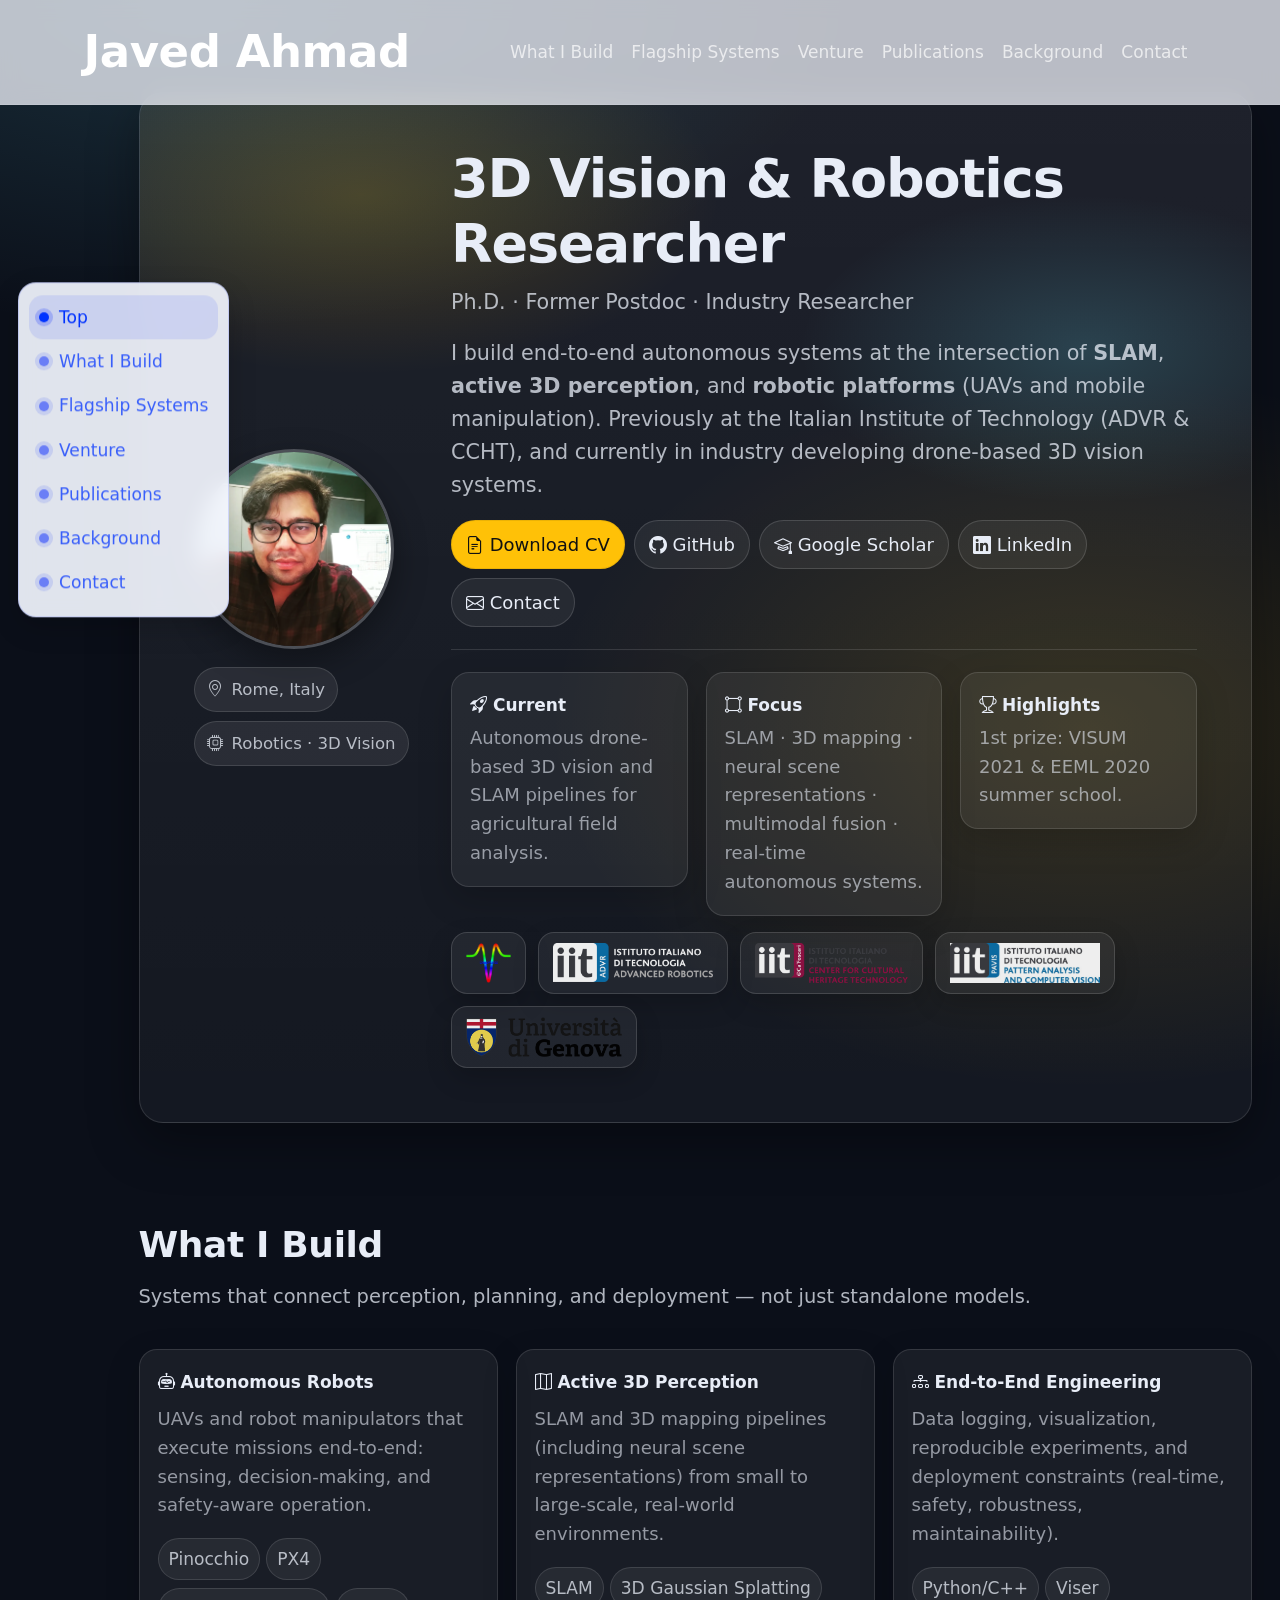
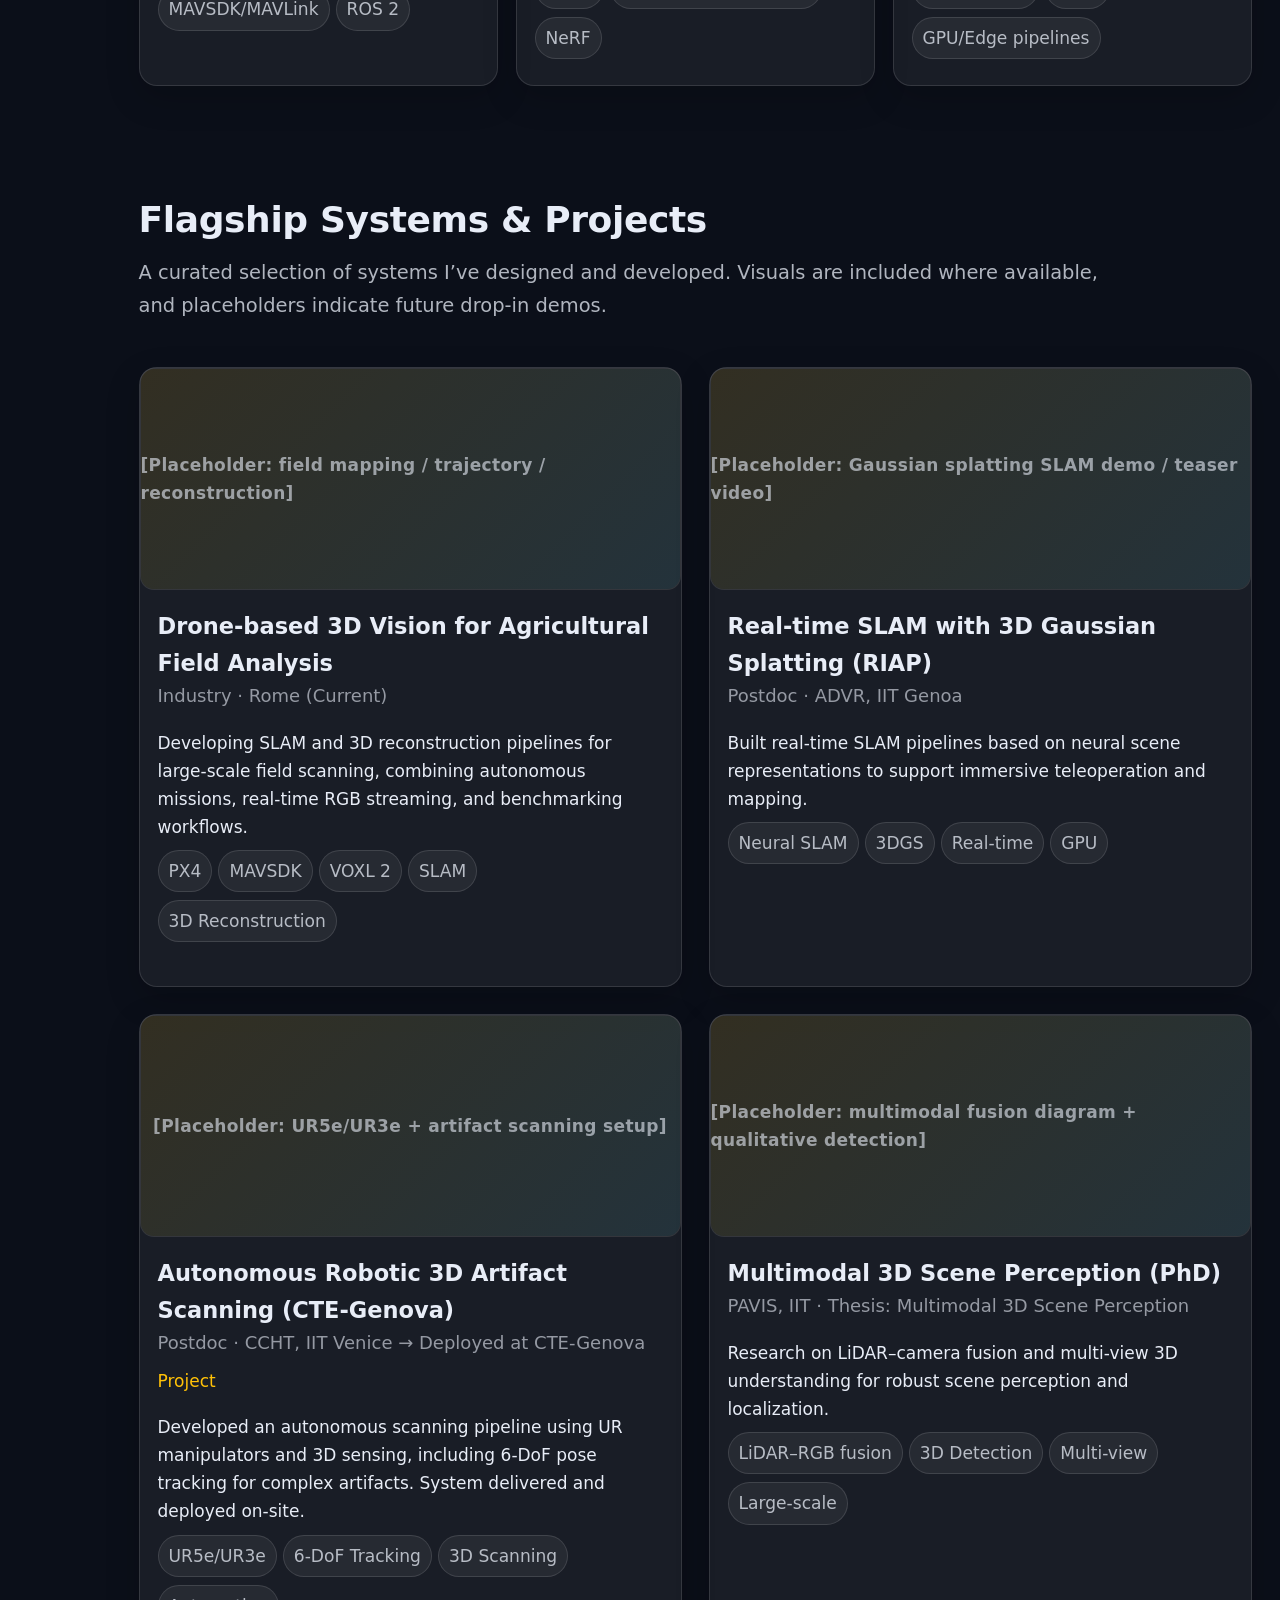
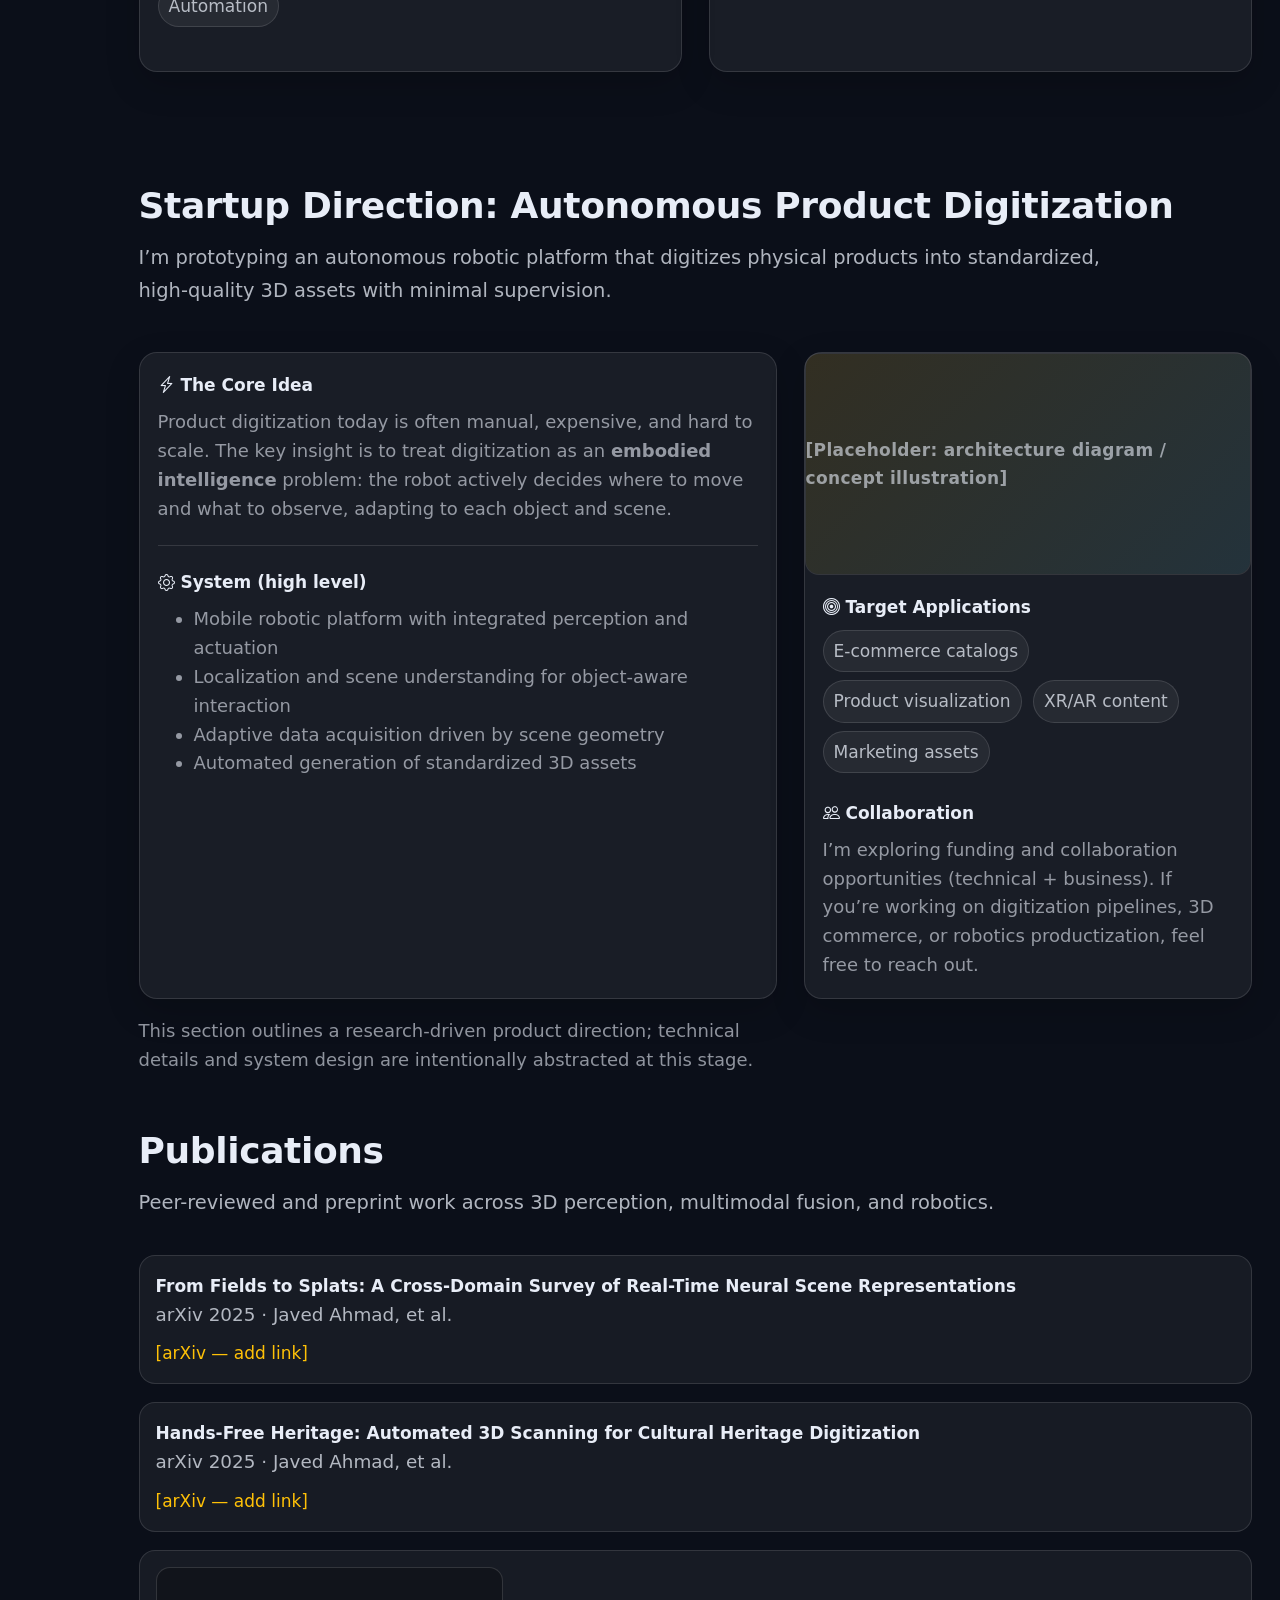
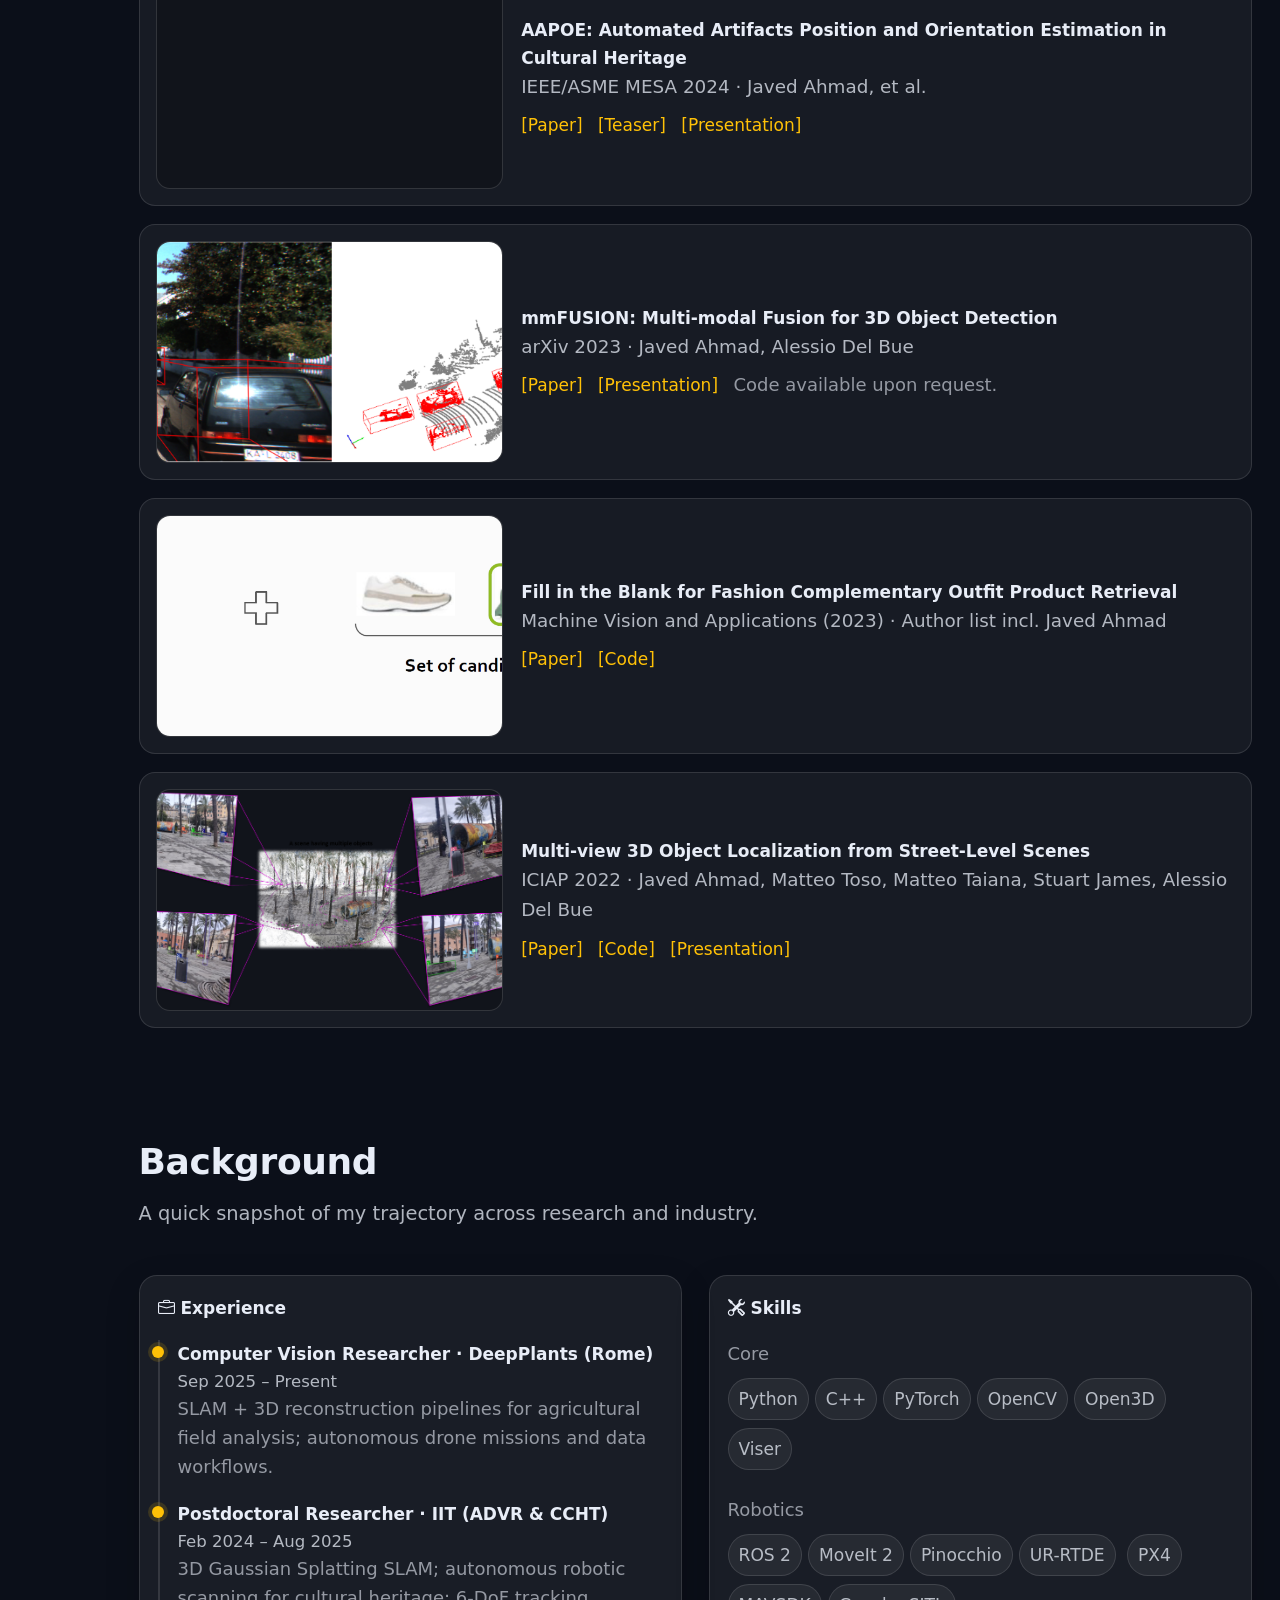
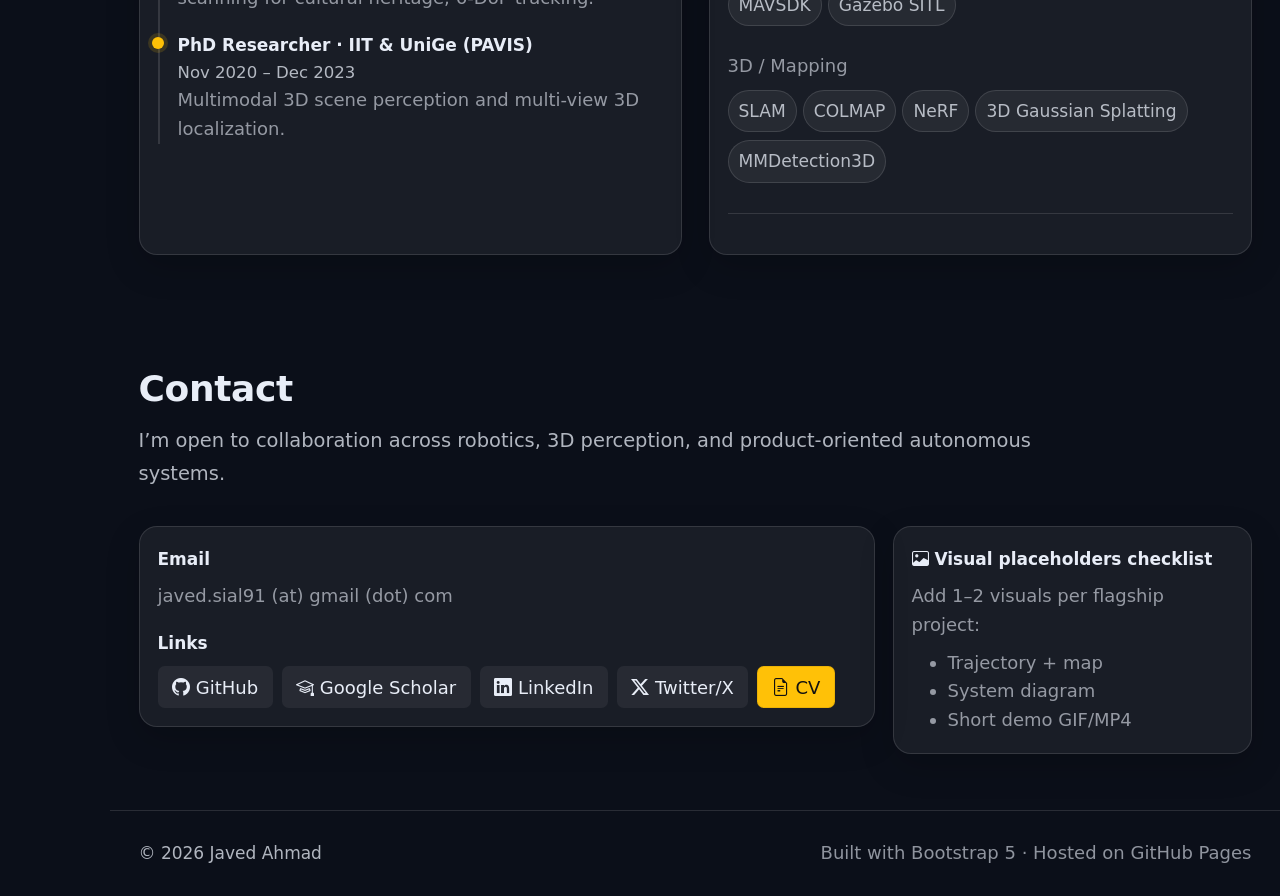
==== commit 672401de: "updates" ====
--- a/index_backup.html
+++ b/index_backup.html
@@ -1,310 +1,1039 @@
-<!DOCTYPE html>
+<!doctype html>
 <html lang="en">
 <head>
-    <meta charset="UTF-8">
-    <meta name="viewport" content="width=device-width, initial-scale=1, shrink-to-fit=no">
-    <title>Javed Ahmad</title>
-    <link href="https://stackpath.bootstrapcdn.com/bootstrap/4.5.2/css/bootstrap.min.css" rel="stylesheet">
-
-    <style>
-        body {
-            font-family: 'Roboto', sans-serif;
-            background-color: #f8f9fa;
-            color: #343a40;
-        }
-
-        /* Header */
-        #header {
-            background-color: #343a40;
-            color: #ffffff;
-            padding: 60px 0;
-            text-align: center;
-        }
-        #header img {
-            border: 3px solid white;
-            border-radius: 50%;
-            width: 150px;
-            height: 150px;
-        }
-        #header h1 {
-            font-size: 2.5rem;
-            font-weight: 300;
-            margin-top: 20px;
-        }
-        #header h2 {
-            font-size: 1.5rem;
-            font-weight: 400;
-        }
-        #header p {
-            font-size: 1rem;
-            margin-top: 10px;
-        }
-        #header a {
-            color: #ffc107;
-        }
-        #header a:hover {
-            text-decoration: underline;
-        }
-
-        .social-links a {
-            margin: 0 10px;
-            color: #ffc107;
-        }
-        .social-links a:hover {
-            color: #ffffff;
-        }
-
-        /* Logos */
-        .logo-container {
-            display: flex;
-            justify-content: center;
-            margin: 20px 0 30px 0;
-        }
-        .logo-container img {
-            max-width: 180px;
-            margin: 0 10px;
-        }
-
-        /* News bar */
-        .news-bar {
-            background-color: #ffc107;
-            color: #343a40;
-            padding: 20px 0;
-            font-weight: bold;
-            font-size: 1.2rem;
-            height: 100px;
-            overflow: hidden;
-            position: relative;
-        }
-        .news-bar .news-items {
-            display: flex;
-            flex-direction: column;
-            position: absolute;
-            top: 100%;
-            animation: scrollNews 20s linear infinite;
-            margin-left: 5px;
-        }
-        .news-items div {
-            font-size: 14px;
-            font-weight: normal;
-        }
-        .news-items .date {
-            font-weight: bold;
-            font-size: 16px;
-        }
-        @keyframes scrollNews {
-            0% { top: 100%; }
-            100% { top: -100%; }
-        }
-
-        /* Content Sections */
-        .content-section {
-            padding: 60px 0;
-        }
-        .content-section h1 {
-            text-align: center;
-            margin-bottom: 30px;
-        }
-
-        /* Publications */
-        .publication-item {
-            margin-bottom: 30px;
-        }
-        .publication-item img, .publication-item video {
-            max-width: 100%;
-            height: auto;
-            margin-bottom: 15px;
-            transition: transform 0.3s ease;
-        }
-        .publication-item img:hover, .publication-item video:hover {
-            transform: scale(1.8);
-            position: relative;
-            z-index: 10;
-        }
-
-        /* Footer */
-        #footer {
-            background-color: #343a40;
-            color: #ffffff;
-            padding: 30px 0;
-            text-align: center;
-        }
-        #footer a {
-            color: #ffc107;
-        }
-
-    </style>
+  <meta charset="utf-8" />
+  <meta name="viewport" content="width=device-width, initial-scale=1" />
+  <title>Javed Ahmad — Robotics & 3D Vision</title>
+
+  <!-- Bootstrap 5 (no jQuery needed) -->
+  <link href="https://cdn.jsdelivr.net/npm/bootstrap@5.3.3/dist/css/bootstrap.min.css" rel="stylesheet">
+
+  <!-- Optional: Bootstrap Icons -->
+  <link href="https://cdn.jsdelivr.net/npm/bootstrap-icons@1.11.3/font/bootstrap-icons.css" rel="stylesheet">
+
+  <style>
+    :root{
+      --blue-main: #0033ff;
+      --blue-muted: rgba(0,51,255,0.75);
+      --blue-dark: #001fa3;
+
+      --nav-bg: #f4f7ff;
+      --nav-border: rgba(10,44,255,0.15);
+
+      --bg: #0b0f19;
+      --panel: rgba(255,255,255,0.06);
+      --panel-2: rgba(255,255,255,0.08);
+      --text: #e8edf7;
+      --muted: rgba(232,237,247,0.75);
+      --muted-2: rgba(232,237,247,0.60);
+      --line: rgba(255,255,255,0.12);
+      --brand: #ffc107;
+      --brand-2: #6ee7ff; /* accent for subtle gradient touches */
+      --shadow: 0 18px 50px rgba(0,0,0,0.35);
+      --radius: 18px;
+    }
+
+    html { scroll-behavior: smooth; }
+    body{
+      font-family: system-ui, -apple-system, Segoe UI, Roboto, Helvetica, Arial, "Apple Color Emoji", "Segoe UI Emoji";
+      background: radial-gradient(1200px 600px at 15% 0%, rgba(110,231,255,0.15), transparent 55%),
+                  radial-gradient(900px 600px at 85% 10%, rgba(255,193,7,0.14), transparent 60%),
+                  var(--bg);
+      font-size: 17px;
+      line-height: 1.65;
+      color: var(--text);
+    }
+
+    a{ color: var(--brand); text-decoration: none; }
+    a:hover{ color: #ffd34d; text-decoration: underline; }
+
+    /* Navbar */
+    .navbar{
+      background: rgba(9, 10, 10, 0.96);
+      backdrop-filter: blur(10px);
+      border-bottom:1px solid rgba(255,255,255,0.10);
+    }
+    .navbar i{
+      color: rgba(255,255,255,0.75);
+    }
+
+    .nav-link{
+      color: rgba(255,255,255,0.70) !important;
+      font-weight: 500;
+    }
+
+    .nav-link:hover{
+      color: #ffffff !important;
+    }
+
+    .nav-link.active{
+      color: var(--blue-dark) !important;
+      font-weight: 600;
+    }
+    .navbar .navbar-toggler{
+      border-color: rgba(255,255,255,0.25);
+    }
+
+    .navbar .navbar-toggler-icon{
+      filter: brightness(0) invert(1);  /* forces white icon */
+    }
+
+
+
+    /* Hero */
+    .hero{
+      padding: 92px 0 44px 0;
+    }
+    .name-brand{
+      color: #ffffff;
+      font-size: 2.5rem;
+      font-weight: 800;
+      letter-spacing: -0.010em;
+    }
+
+    .hero-card{
+      background: linear-gradient(180deg, rgba(255,255,255,0.08), rgba(255,255,255,0.04));
+      border: 1px solid var(--line);
+      border-radius: calc(var(--radius) + 6px);
+      box-shadow: var(--shadow);
+      overflow: hidden;
+      position: relative;
+    }
+    .hero-card::before{
+      content:"";
+      position:absolute; inset:-2px;
+      background: radial-gradient(600px 300px at 20% 10%, rgba(255,193,7,0.18), transparent 60%),
+                  radial-gradient(520px 280px at 85% 25%, rgba(110,231,255,0.18), transparent 55%);
+      pointer-events:none;
+      z-index:0;
+    }
+    .hero-card > .row{ position: relative; z-index: 1; }
+
+    .portrait{
+      width: 200px; height: 200px;
+      border-radius: 500px;
+      border: 3px solid rgba(255,255,255,0.22);
+      object-fit: cover;
+      box-shadow: 0 12px 32px rgba(0,0,0,0.35);
+    }
+    .badge-pill{
+      display:inline-flex; align-items:center; gap:8px;
+      padding: 8px 12px;
+      border-radius: 999px;
+      background: rgba(255,255,255,0.08);
+      border: 1px solid var(--line);
+      color: var(--muted);
+      font-size: 0.92rem;
+    }
+    .hero h1{
+      font-weight: 700;
+      letter-spacing: -0.02em;
+    }
+    .hero .subtitle{
+      color: var(--muted);
+      font-size: 1.15rem;
+      line-height: 1.6;
+    }
+    .cta-row a.btn{
+      border-radius: 999px;
+      padding: 10px 14px;
+      border: 1px solid rgba(255,255,255,0.14);
+    }
+    .btn-brand{
+      background: var(--brand);
+      color: #111;
+      border-color: rgba(0,0,0,0.08) !important;
+    }
+    .btn-brand:hover{ background:#ffd34d; color:#111; text-decoration:none; }
+    .btn-ghost{
+      background: rgba(255,255,255,0.06);
+      color: var(--text);
+    }
+    .btn-ghost:hover{ background: rgba(255,255,255,0.10); color: var(--text); text-decoration:none; }
+
+    /* Section styling */
+    section{ padding: 56px 0; }
+    .section-title{
+      font-weight: 700;
+      letter-spacing: -0.01em;
+      margin-bottom: 14px;
+    }
+    html { font-size: 18px; }
+    body { line-height: 1.65; }
+    .section-lead{
+      color: var(--muted);
+      max-width: 78ch;
+      font-size: 1.08rem;
+      line-height: 1.7;
+    }
+
+    /* Cards */
+    .glass{
+      background: rgba(255,255,255,0.06);
+      border: 1px solid var(--line);
+      border-radius: var(--radius);
+      box-shadow: 0 12px 34px rgba(0,0,0,0.18);
+    }
+    .glass:hover{
+      border-color: rgba(255,255,255,0.18);
+      transform: translateY(-2px);
+      transition: 0.18s ease;
+    }
+    .card-pad{ padding: 18px; }
+
+    /* Tags */
+    .tag{
+      display:inline-block;
+      padding: 6px 10px;
+      border-radius: 999px;
+      background: rgba(255,255,255,0.06);
+      border: 1px solid var(--line);
+      color: var(--muted);
+      font-size: 0.95rem;
+      margin: 0 6px 8px 0;
+      white-space: nowrap;
+    }
+
+    /* Project media placeholder */
+    .media-box{
+      border-radius: 14px;
+      overflow: hidden;
+      border: 1px solid rgba(255,255,255,0.14);
+      background: rgba(0,0,0,0.25);
+    }
+    .media-box img,
+    .media-box video{
+      width: 100%;
+      height: 220px;
+      object-fit: cover;
+      display: block;
+    }
+    .media-placeholder{
+      height: 220px;
+      display:flex;
+      align-items:center;
+      justify-content:center;
+      color: var(--muted-2);
+      background:
+        linear-gradient(135deg, rgba(255,193,7,0.10), rgba(110,231,255,0.10)),
+        rgba(255,255,255,0.04);
+      font-weight: 600;
+      letter-spacing: 0.02em;
+    }
+
+    /* Publications */
+    .pub-item{
+      padding: 16px;
+      border-radius: 16px;
+      border: 1px solid var(--line);
+      background: rgba(255,255,255,0.05);
+    }
+    .pub-title{ font-weight: 700; }
+    .pub-meta{ color: var(--muted); font-size: 1.02rem; }
+    .pub-links a{ margin-right: 10px; }
+
+    /* Experience timeline */
+    .timeline{
+      border-left: 2px solid rgba(255,255,255,0.12);
+      padding-left: 18px;
+    }
+    .tl-item{
+      margin-bottom: 18px;
+      position: relative;
+    }
+    .tl-item::before{
+      content:"";
+      position:absolute;
+      left:-26px; top: 6px;
+      width: 12px; height: 12px;
+      border-radius: 999px;
+      background: var(--brand);
+      box-shadow: 0 0 0 4px rgba(255,193,7,0.15);
+    }
+    .tl-role{ font-weight: 700; }
+    .tl-when{ color: var(--muted); font-size: 0.92rem; }
+
+    /* Logos row */
+    .logo-strip{
+    display: flex;
+    flex-wrap: wrap;
+    gap: 12px;
+    align-items: center;
+    margin-top: 16px;
+    }
+
+    .logo-pill{
+    display: inline-flex;
+    align-items: center;
+    justify-content: center;
+    padding: 10px 14px;
+    border-radius: 16px;
+    background: rgba(255,255,255,0.06);
+    border: 1px solid rgba(255,255,255,0.14);
+    box-shadow: 0 10px 26px rgba(0,0,0,0.18);
+    transition: transform 0.15s ease, background 0.15s ease, border-color 0.15s ease;
+    text-decoration: none;
+    }
+
+    .logo-pill:hover{
+    transform: translateY(-2px);
+    background: rgba(255,255,255,0.09);
+    border-color: rgba(255,255,255,0.20);
+    }
+
+    .logo-pill img{
+    height: 40px;          /* unified height */
+    width: auto;
+    max-width: 160px;      /* prevents huge wide logos */
+    object-fit: contain;
+    display: block;
+    opacity: 0.92;
+    }
+
+    /* Optional: make all logos slightly “cleaner” except DeepPlants */
+    .logo-pill img{
+    filter: grayscale(10%);
+    }
+    .logo-pill:first-child img{
+    filter: none;          /* DeepPlants stays colorful */
+    }
+
+    /* Footer */
+    footer{
+      border-top: 1px solid var(--line);
+      padding: 28px 0;
+      color: var(--muted);
+    }
+
+    /* Small tweaks */
+    .divider{ border-top: 1px solid var(--line); margin: 22px 0; }
+    
+    .small-muted{ 
+      color: var(--muted-2);
+       font-size: 1.0rem;
+       line-height: 1.6;
+      }
+
+
+    /* ===== Vertical Side Nav (Desktop, Blue Theme) ===== */
+    .side-nav{
+      position: fixed;
+      left: 18px;
+      top: 50%;
+      transform: translateY(-50%);
+      z-index: 1100;
+      padding: 12px 10px;
+      border-radius: 18px;
+      background: rgba(244,247,255,0.92);  /* same as top nav */
+      border: 1px solid rgba(10,44,255,0.15);
+      backdrop-filter: blur(10px);
+      box-shadow: 0 10px 28px rgba(0,0,0,0.18);
+    }
+
+    .side-link{
+      display: flex;
+      align-items: center;
+      gap: 10px;
+      padding: 8px 10px;
+      border-radius: 14px;
+      text-decoration: none;
+      color: var(--blue-muted);
+      transition: background 0.15s ease, color 0.15s ease, transform 0.15s ease;
+      white-space: nowrap;
+    }
+
+    .side-link:hover{
+      background: rgba(10,44,255,0.08);
+      color: var(--blue-main);
+      transform: translateX(2px);
+      text-decoration: none;
+    }
+
+    .side-nav .dot{
+      width: 10px;
+      height: 10px;
+      border-radius: 999px;
+      background: rgba(10,44,255,0.55);
+      box-shadow: 0 0 0 4px rgba(10,44,255,0.12);
+      flex: 0 0 auto;
+    }
+
+    .side-nav .label{
+      font-size: 0.95rem;
+      font-weight: 500;
+    }
+
+    @media (min-width: 992px){
+      body{
+        padding-left: 110px; /* room for the side nav */
+      }
+    }
+    @media (min-width: 992px){
+      .navbar{
+        background: rgba(244,247,255,0.75);
+      }
+    }
+
+    .side-link.active{
+      background: rgba(10,44,255,0.10);
+      color: var(--blue-main);
+      font-weight: 600;
+    }
+
+    .side-link.active .dot{
+      background: var(--blue-main);
+      box-shadow: 0 0 0 4px rgba(10,44,255,0.22);
+    }
+
+
+
+  html { font-size: 18px; }
+  body { line-height: 1.65; }
+  </style>
 </head>
 
 <body>
 
-    <!-- ================= HEADER ================= -->
- <div id="header">
-    <img src="imgs/portrait_javed.png" alt="Javed Ahmad">
-    <h1>Javed Ahmad</h1>
-    <h2>Computer Vision & Robotics Researcher</h2>
-
-    <p>
-        I work at the intersection of <strong>SLAM, 3D mapping</strong>, and 
-        <strong>robotic perception</strong>, developing end-to-end systems for UAVs, 
-        robotic manipulators, and large-scale scene reconstruction. Previously at the 
-        Italian Institute of Technology (ADVR & CCHT), I worked on 
-        <strong>Gaussian Splatting SLAM</strong> and 
-        <strong>autonomous robotic 3D scanning</strong>. 
-        I completed my Ph.D. at <strong>PAVIS–IIT</strong> on multimodal 3D scene perception.
-    </p>
-
-    <p><strong>Research Interests:</strong></p>
-    <ul style="list-style:none; padding:0; font-size:0.95rem; line-height:1.6;">
-        <li>• SLAM & 3D Reconstruction</li>
-        <li>• Neural Scene Representations (NeRF, 3D Gaussian Splatting)</li>
-        <li>• Multimodal 3D Perception (LiDAR–RGB fusion, depth reasoning)</li>
-        <li>• Robotic Manipulation & Autonomous UAV Systems</li>
-    </ul>
-
-    <p><strong>Email:</strong> javed.sial91 (at) gmail (dot) com</p>
-
-    <div class="social-links">
-        <a href="https://github.com/javi-99">GitHub</a>
-        <a href="https://scholar.google.com/citations?user=FSBvCO4AAAAJ&hl=en">Google Scholar</a>
-        <a href="https://linkedin.com/in/javed-ahmad-4692384a">LinkedIn</a>
-        <a href="https://twitter.com/javedsial91">Twitter</a>
-        <a href="docs/cv_javed_ahmad.pdf">Download CV</a>
+  <!-- NAV -->
+  <nav class="navbar navbar-expand-lg navbar-dark fixed-top">
+    <div class="container">
+      <a class="navbar-brand name-brand" href="#top">Javed Ahmad</a>
+      <button class="navbar-toggler" type="button" data-bs-toggle="collapse" data-bs-target="#nav">
+        <span class="navbar-toggler-icon"></span>
+      </button>
+      <div id="nav" class="collapse navbar-collapse">
+        <ul class="navbar-nav ms-auto">
+          <li class="nav-item"><a class="nav-link" href="#build">What I Build</a></li>
+          <li class="nav-item"><a class="nav-link" href="#projects">Flagship Systems</a></li>
+          <li class="nav-item"><a class="nav-link" href="#venture">Venture</a></li>
+          <li class="nav-item"><a class="nav-link" href="#publications">Publications</a></li>
+          <li class="nav-item"><a class="nav-link" href="#background">Background</a></li>
+          <li class="nav-item"><a class="nav-link" href="#contact">Contact</a></li>
+        </ul>
+      </div>
     </div>
-</div>
-
-    <!-- ================= LOGOS ================= -->
-    <div class="logo-container">
-        <img src="imgs/logo_advr.png" alt="ADVR IIT">
-        <img src="imgs/Logo-IIT_CaFoscari.png" alt="CCHT IIT">
-        <img src="imgs/pavis_logo.jpeg" alt="PAVIS Lab">
-        <img src="imgs/Unige-logo.png" alt="UniGe">
+  </nav>
+
+  <!-- HERO -->
+  <div id="top" class="hero">
+    <div class="container">
+      <div class="hero-card p-4 p-md-5">
+        <div class="row g-4 align-items-center">
+          <div class="col-md-3 text-center text-md-start">
+            <!-- Replace with your photo -->
+            <img class="portrait" src="imgs/portrait_javed.png" alt="Javed Ahmad (portrait)">
+            <div class="mt-3 d-flex flex-wrap gap-2 justify-content-center justify-content-md-start">
+              <span class="badge-pill"><i class="bi bi-geo-alt"></i> Rome, Italy</span>
+              <span class="badge-pill"><i class="bi bi-cpu"></i> Robotics · 3D Vision</span>
+            </div>
+          </div>
+
+          <div class="col-md-9">
+            <h1 class="display-5 mb-2">3D Vision & Robotics Researcher</h1>
+                <p class="subtitle">
+                Ph.D. · Former Postdoc · Industry Researcher
+                </p>
+            <p class="subtitle mb-3">
+              I build end-to-end autonomous systems at the intersection of <strong>SLAM</strong>,
+              <strong>active 3D perception</strong>, and <strong>robotic platforms</strong> (UAVs and mobile manipulation).
+              Previously at the Italian Institute of Technology (ADVR & CCHT), and currently in industry developing
+              drone-based 3D vision systems.
+            </p>
+
+            <div class="d-flex flex-wrap gap-2 cta-row">
+              <a class="btn btn-brand" href="docs/cv_javed_ahmad.pdf"><i class="bi bi-file-earmark-text"></i> Download CV</a>
+              <a class="btn btn-ghost" href="https://github.com/javi-99"><i class="bi bi-github"></i> GitHub</a>
+              <a class="btn btn-ghost" href="https://scholar.google.com/citations?user=FSBvCO4AAAAJ&hl=en"><i class="bi bi-mortarboard"></i> Google Scholar</a>
+              <a class="btn btn-ghost" href="https://linkedin.com/in/javed-ahmad-4692384a"><i class="bi bi-linkedin"></i> LinkedIn</a>
+              <a class="btn btn-ghost" href="#contact"><i class="bi bi-envelope"></i> Contact</a>
+            </div>
+
+            <div class="divider"></div>
+
+            <div class="row g-3">
+              <div class="col-lg-4">
+                <div class="glass card-pad">
+                  <div class="fw-bold mb-1"><i class="bi bi-rocket-takeoff"></i> Current</div>
+                  <div class="small-muted">
+                    Autonomous drone-based 3D vision and SLAM pipelines for agricultural field analysis.
+                  </div>
+                </div>
+              </div>
+              <div class="col-lg-4">
+                <div class="glass card-pad">
+                  <div class="fw-bold mb-1"><i class="bi bi-bounding-box-circles"></i> Focus</div>
+                  <div class="small-muted">
+                    SLAM · 3D mapping · neural scene representations · multimodal fusion · real-time autonomous systems.
+                  </div>
+                </div>
+              </div>
+              <div class="col-lg-4">
+                <div class="glass card-pad">
+                  <div class="fw-bold mb-1"><i class="bi bi-trophy"></i> Highlights</div>
+                  <div class="small-muted">
+                    1st prize: VISUM 2021 & EEML 2020 summer school.
+                  </div>
+                </div>
+              </div>
+            </div>
+
+            <!-- Logos -->
+            <div class="logo-strip">
+            <a class="logo-pill" href="#" title="DeepPlants">
+                <img src="imgs/Alpha_DP_Logo_cropped.png" alt="DeepPlants">
+            </a>
+            <a class="logo-pill" href="#" title="IIT ADVR">
+                <img src="imgs/logo_advr.png" alt="ADVR IIT">
+            </a>
+            <a class="logo-pill" href="#" title="IIT CCHT">
+                <img src="imgs/Logo-IIT_CaFoscari.png" alt="CCHT IIT">
+            </a>
+            <a class="logo-pill" href="#" title="PAVIS">
+                <img src="imgs/pavis_logo.jpeg" alt="PAVIS Lab">
+            </a>
+            <a class="logo-pill" href="#" title="UniGe">
+                <img src="imgs/Unige-logo.png" alt="UniGe">
+            </a>
+            </div>
+
+        </div>
+        </div>
+      </div>
     </div>
-
-    <!-- ================= NEWS ================= -->
-    <div class="news-bar">
-        <div class="news-items">
-            <div><span class="date">September 2024:</span> Presented AAPOE at IEEE/ASME MESA 2024.</div>
-            <div><span class="date">November 2023:</span> Released mmFUSION preprint on arXiv.</div>
-            <div><span class="date">July 2023:</span> Attended ICVSS Summer School in Sicily.</div>
-            <div><span class="date">January 2023:</span> Published VISUM competition journal paper.</div>
-            <div><span class="date">May 2022:</span> Presented paper at ICIAP 2022.</div>
-            <div><span class="date">May 2021:</span> Team won VISUM project competition.</div>
-            <div><span class="date">July 2020:</span> Winner of EEML project competition.</div>
-        </div>
+  </div>
+
+  <!-- WHAT I BUILD -->
+  <section id="build">
+    <div class="container">
+      <h2 class="section-title">What I Build</h2>
+      <p class="section-lead">
+        Systems that connect perception, planning, and deployment — not just standalone models.
+      </p>
+
+      <div class="row g-3 mt-2">
+        <div class="col-md-4">
+          <div class="glass card-pad h-100">
+            <div class="fw-bold mb-2"><i class="bi bi-robot"></i> Autonomous Robots</div>
+            <div class="small-muted">
+              UAVs and robot manipulators that execute missions end-to-end: sensing, decision-making, and safety-aware operation.
+            </div>
+            <div class="mt-3">
+              <span class="tag">Pinocchio</span><span class="tag">PX4</span><span class="tag">MAVSDK/MAVLink</span><span class="tag">ROS 2</span>
+            </div>
+          </div>
+        </div>
+
+        <div class="col-md-4">
+          <div class="glass card-pad h-100">
+            <div class="fw-bold mb-2"><i class="bi bi-map"></i> Active 3D Perception</div>
+            <div class="small-muted">
+              SLAM and 3D mapping pipelines (including neural scene representations) from small to large-scale, real-world environments.
+            </div>
+            <div class="mt-3">
+              <span class="tag">SLAM</span><span class="tag">3D Gaussian Splatting</span><span class="tag">NeRF</span>
+            </div>
+          </div>
+        </div>
+
+        <div class="col-md-4">
+          <div class="glass card-pad h-100">
+            <div class="fw-bold mb-2"><i class="bi bi-diagram-3"></i> End-to-End Engineering</div>
+            <div class="small-muted">
+              Data logging, visualization, reproducible experiments, and deployment constraints (real-time, safety, robustness, maintainability).
+            </div>
+            <div class="mt-3">
+              <span class="tag">Python/C++</span><span class="tag">Viser</span><span class="tag">GPU/Edge pipelines</span>
+            </div>
+          </div>
+        </div>
+      </div>
+
     </div>
-
-    <!-- ================= PROJECTS ================= -->
-    <div class="container content-section">
-        <h1>Projects</h1>
-
-        <div class="publication-item">
-            <div class="row">
-                <div class="col-md-4">
-                    <img src="imgs/logo-ufficiale-CTE-GENOVA-01-1-scaled.jpg" class="img-fluid" alt="CTE Genova">
-                </div>
-                <div class="col-md-8">
-                    <div class="title">
-                        <a href="https://cte.comune.genova.it/"><strong>CTE-Genova</strong></a>
-                    </div>
-                    <p>
-                        Developing an automated platform for 3D scanning and digital preservation of cultural-heritage 
-                        artifacts using robotic automation. The system enables high-fidelity 3D digitization for analysis 
-                        and long-term preservation.
-                    </p> 
-                    <div class="text-muted">More details will be shared after project completion.</div>
-                </div>
-            </div>
-        </div>
+  </section>
+
+  <!-- FLAGSHIP SYSTEMS -->
+  <section id="projects">
+    <div class="container">
+      <h2 class="section-title">Flagship Systems & Projects</h2>
+      <p class="section-lead">
+        A curated selection of systems I’ve designed and developed. Visuals are included where available, and placeholders indicate future drop-in demos.
+      </p>
+
+      <div class="row g-4 mt-2">
+
+        <!-- Project 1: DeepPlants / Field SLAM -->
+        <div class="col-lg-6">
+          <div class="glass h-100">
+            <div class="media-box">
+              <!-- Replace with a real thumbnail (GIF/PNG) or a short looping MP4 -->
+              <div class="media-placeholder">[Placeholder: field mapping / trajectory / reconstruction]</div>
+            </div>
+            <div class="card-pad">
+              <div class="d-flex flex-wrap justify-content-between align-items-start gap-2">
+                <div>
+                  <div class="fw-bold fs-5">Drone-based 3D Vision for Agricultural Field Analysis</div>
+                  <div class="small-muted">Industry · Rome (Current)</div>
+                </div>
+              </div>
+
+              <p class="mt-3 mb-2">
+                Developing SLAM and 3D reconstruction pipelines for large-scale field scanning, combining autonomous missions,
+                real-time RGB streaming, and benchmarking workflows.
+              </p>
+
+              <div class="mb-3">
+                <span class="tag">PX4</span><span class="tag">MAVSDK</span><span class="tag">VOXL 2</span><span class="tag">SLAM</span><span class="tag">3D Reconstruction</span>
+              </div>
+
+              <div class="small-muted">
+                <!-- <strong>What to show here:</strong> one GIF of trajectory + map, one sample orthomosaic/point cloud, one “pipeline” diagram. -->
+              </div>
+            </div>
+          </div>
+        </div>
+
+        <!-- Project 2: Gaussian Splatting SLAM -->
+        <div class="col-lg-6">
+          <div class="glass h-100">
+            <div class="media-box">
+              <div class="media-placeholder">[Placeholder: Gaussian splatting SLAM demo / teaser video]</div>
+            </div>
+            <div class="card-pad">
+              <div class="fw-bold fs-5">Real-time SLAM with 3D Gaussian Splatting (RIAP)</div>
+              <div class="small-muted">Postdoc · ADVR, IIT Genoa</div>
+
+              <p class="mt-3 mb-2">
+                Built real-time SLAM pipelines based on neural scene representations to support immersive teleoperation and mapping.
+              </p>
+
+              <div class="mb-3">
+                <span class="tag">Neural SLAM</span><span class="tag">3DGS</span><span class="tag">Real-time</span><span class="tag">GPU</span>
+              </div>
+
+              <div class="small-muted">
+               <!-- <strong>What to show here:</strong> short MP4 loop + screenshot of splats + trajectory plot. -->
+              </div>
+            </div>
+          </div>
+        </div>
+
+        <!-- Project 3: Cultural Heritage Digitization -->
+        <div class="col-lg-6">
+          <div class="glass h-100">
+            <div class="media-box">
+              <!-- You can replace with an image; leaving placeholder -->
+              <div class="media-placeholder">[Placeholder: UR5e/UR3e + artifact scanning setup]</div>
+            </div>
+            <div class="card-pad">
+              <div class="d-flex flex-wrap justify-content-between align-items-start gap-2">
+                <div>
+                  <div class="fw-bold fs-5">Autonomous Robotic 3D Artifact Scanning (CTE-Genova)</div>
+                  <div class="small-muted">Postdoc · CCHT, IIT Venice → Deployed at CTE-Genova</div>
+                </div>
+                <div class="pub-links">
+                  <a href="https://cte.comune.genova.it/">Project</a>
+                </div>
+              </div>
+
+              <p class="mt-3 mb-2">
+                Developed an autonomous scanning pipeline using UR manipulators and 3D sensing, including 6-DoF pose tracking for complex artifacts.
+                System delivered and deployed on-site.
+              </p>
+
+              <div class="mb-3">
+                <span class="tag">UR5e/UR3e</span><span class="tag">6-DoF Tracking</span><span class="tag">3D Scanning</span><span class="tag">Automation</span>
+              </div>
+
+              <div class="small-muted">
+                <!-- <strong>Note:</strong> keep restricted details as you already do; publish visuals only when allowed. -->
+              </div>
+            </div>
+          </div>
+        </div>
+
+        <!-- Project 4: Multimodal 3D Perception (PhD) -->
+        <div class="col-lg-6">
+          <div class="glass h-100">
+            <div class="media-box">
+              <div class="media-placeholder">[Placeholder: multimodal fusion diagram + qualitative detection]</div>
+            </div>
+            <div class="card-pad">
+              <div class="fw-bold fs-5">Multimodal 3D Scene Perception (PhD)</div>
+              <div class="small-muted">PAVIS, IIT · Thesis: Multimodal 3D Scene Perception</div>
+
+              <p class="mt-3 mb-2">
+                Research on LiDAR–camera fusion and multi-view 3D understanding for robust scene perception and localization.
+              </p>
+
+              <div class="mb-3">
+                <span class="tag">LiDAR–RGB fusion</span><span class="tag">3D Detection</span><span class="tag">Multi-view</span><span class="tag">Large-scale</span>
+              </div>
+
+              <div class="small-muted">
+                <!-- <strong>What to show here:</strong> one clean diagram + 2 qualitative results images (before/after). -->
+              </div>
+            </div>
+          </div>
+        </div>
+
+      </div>
     </div>
-
-    <!-- ================= PUBLICATIONS ================= -->
-    <div class="container content-section">
-        <h1>Publications</h1>
+  </section>
+
+  <!-- VENTURE -->
+  <section id="venture">
+    <div class="container">
+      <h2 class="section-title">Startup Direction: Autonomous Product Digitization</h2>
+      <p class="section-lead">
+        I’m prototyping an autonomous robotic platform that digitizes physical products into standardized, high-quality 3D assets with minimal supervision.
+      </p>
+
+      <div class="row g-4 mt-2">
+        <div class="col-lg-7">
+          <div class="glass card-pad h-100">
+            <div class="fw-bold mb-2"><i class="bi bi-lightning-charge"></i> The Core Idea</div>
+            <p class="mb-2 small-muted">
+              Product digitization today is often manual, expensive, and hard to scale. The key insight is to treat digitization as an
+              <strong>embodied intelligence</strong> problem: the robot actively decides where to move and what to observe, adapting to each object and scene.
+            </p>
+
+            <div class="divider"></div>
+
+            <div class="fw-bold mb-2"><i class="bi bi-gear"></i> System (high level)</div>
+            <ul class="small-muted mb-0">
+                <li>Mobile robotic platform with integrated perception and actuation</li>
+                <li>Localization and scene understanding for object-aware interaction</li>
+                <li>Adaptive data acquisition driven by scene geometry</li>
+                <li>Automated generation of standardized 3D assets</li>
+            </ul>
+          </div>
+            <p class="small-muted mt-3">
+            This section outlines a research-driven product direction; technical details and system design
+            are intentionally abstracted at this stage.
+            </p>
+
+        </div>
+
+        <div class="col-lg-5">
+          <div class="glass h-100">
+            <div class="media-box">
+              <div class="media-placeholder">[Placeholder: architecture diagram / concept illustration]</div>
+            </div>
+            <div class="card-pad">
+              <div class="fw-bold mb-2"><i class="bi bi-bullseye"></i> Target Applications</div>
+              <div class="mb-3">
+                <span class="tag">E-commerce catalogs</span>
+                <span class="tag">Product visualization</span>
+                <span class="tag">XR/AR content</span>
+                <span class="tag">Marketing assets</span>
+              </div>
+
+              <div class="fw-bold mb-2"><i class="bi bi-people"></i> Collaboration</div>
+              <div class="small-muted">
+                I’m exploring funding and collaboration opportunities (technical + business).
+                If you’re working on digitization pipelines, 3D commerce, or robotics productization, feel free to reach out.
+              </div>
+            </div>
+          </div>
+        </div>
+      </div>
+
+      <p class="small-muted mt-3">
+        <!-- (This section summarizes my current concept direction and prototype work; details will evolve as the system matures.) -->
+      </p>
+    </div>
+  </section>
+
+  <!-- PUBLICATIONS -->
+  <section id="publications">
+    <div class="container">
+      <h2 class="section-title">Publications</h2>
+      <p class="section-lead">
+        Peer-reviewed and preprint work across 3D perception, multimodal fusion, and robotics.
+      </p>
+
+      <div class="row g-3 mt-2">
+
+        <!-- 2025 arXiv Survey (from CV) -->
+        <div class="col-12">
+          <div class="pub-item">
+            <div class="pub-title">From Fields to Splats: A Cross-Domain Survey of Real-Time Neural Scene Representations</div>
+            <div class="pub-meta">arXiv 2025 · Javed Ahmad, et al.</div>
+            <div class="pub-links mt-2">
+              <!-- Add your arXiv link when ready -->
+              <a href="#" onclick="return false;">[arXiv — add link]</a>
+            </div>
+          </div>
+        </div>
+
+        <!-- 2025 arXiv Heritage (from CV) -->
+        <div class="col-12">
+          <div class="pub-item">
+            <div class="pub-title">Hands-Free Heritage: Automated 3D Scanning for Cultural Heritage Digitization</div>
+            <div class="pub-meta">arXiv 2025 · Javed Ahmad, et al.</div>
+            <div class="pub-links mt-2">
+              <a href="#" onclick="return false;">[arXiv — add link]</a>
+            </div>
+          </div>
+        </div>
 
         <!-- AAPOE -->
-        <div class="publication-item">
-            <div class="row">
-                <div class="col-md-4">
-                    <video playsinline autoplay loop muted>
-                        <source src="imgs/AAPOE_teaser.mp4" type="video/mp4">
-                    </video>
-                </div>
-                <div class="col-md-8">
-                    <div class="title"><strong>AAPOE: Automated Artifacts Position and Orientation Estimation in Cultural Heritage</strong></div>
-                    <div class="date">IEEE/ASME MESA 2024</div>
-                    <div class="authors"><u>Javed Ahmad</u>, et al.</div>
-                    <div>
-                        <a href="https://ieeexplore.ieee.org/document/10704902">[Paper]</a>
-                        <a href="https://drive.google.com/file/d/1sH40aj5_DSdPzKM-3Iiiy_OLRj1Dwrjh/view">[Teaser]</a>
-                        <a href="https://docs.google.com/presentation/d/1M0Ux4FAmOuOk3rnylouWeYdZtPPxR-fE/edit">[Presentation]</a>
-                    </div>
-                </div>
-            </div>
+        <div class="col-12">
+          <div class="pub-item">
+            <div class="row g-3 align-items-center">
+              <div class="col-lg-4">
+                <div class="media-box">
+                  <video playsinline autoplay loop muted>
+                    <source src="imgs/AAPOE_teaser.mp4" type="video/mp4">
+                  </video>
+                </div>
+              </div>
+              <div class="col-lg-8">
+                <div class="pub-title">AAPOE: Automated Artifacts Position and Orientation Estimation in Cultural Heritage</div>
+                <div class="pub-meta">IEEE/ASME MESA 2024 · Javed Ahmad, et al.</div>
+                <div class="pub-links mt-2">
+                  <a href="https://ieeexplore.ieee.org/document/10704902">[Paper]</a>
+                  <a href="https://drive.google.com/file/d/1sH40aj5_DSdPzKM-3Iiiy_OLRj1Dwrjh/view">[Teaser]</a>
+                  <a href="https://docs.google.com/presentation/d/1M0Ux4FAmOuOk3rnylouWeYdZtPPxR-fE/edit">[Presentation]</a>
+                </div>
+              </div>
+            </div>
+          </div>
         </div>
 
         <!-- mmFUSION -->
-        <div class="publication-item">
-            <div class="row">
-                <div class="col-md-4">
-                    <img src="imgs/mmFUSION.png" class="img-fluid" alt="mmFUSION">
-                </div>
-                <div class="col-md-8">
-                    <div class="title"><strong>mmFUSION: Multi-modal Fusion for 3D Object Detection</strong></div>
-                    <div class="date">arXiv 2023</div>
-                    <div class="authors"><u>Javed Ahmad</u>, Alessio Del Bue</div>
-                    <div>
-                        <a href="https://arxiv.org/abs/2311.04058">[Paper]</a>
-                        <a href="https://docs.google.com/presentation/d/14Pi3Se1FFHXG2wP3QOKE09P9Vxhoicec/edit">[Presentation]</a>
-                        Code available upon request.
-                    </div>
-                </div>
-            </div>
+        <div class="col-12">
+          <div class="pub-item">
+            <div class="row g-3 align-items-center">
+              <div class="col-lg-4">
+                <div class="media-box">
+                  <img src="imgs/mmFUSION.png" alt="mmFUSION figure">
+                </div>
+              </div>
+              <div class="col-lg-8">
+                <div class="pub-title">mmFUSION: Multi-modal Fusion for 3D Object Detection</div>
+                <div class="pub-meta">arXiv 2023 · Javed Ahmad, Alessio Del Bue</div>
+                <div class="pub-links mt-2">
+                  <a href="https://arxiv.org/abs/2311.04058">[Paper]</a>
+                  <a href="https://docs.google.com/presentation/d/14Pi3Se1FFHXG2wP3QOKE09P9Vxhoicec/edit">[Presentation]</a>
+                  <span class="small-muted">Code available upon request.</span>
+                </div>
+              </div>
+            </div>
+          </div>
         </div>
 
         <!-- Fashion Retrieval -->
-        <div class="publication-item">
-            <div class="row">
-                <div class="col-md-4">
-                    <img src="imgs/product_retrieval.png" class="img-fluid" alt="Product Retrieval">
-                </div>
-                <div class="col-md-8">
-                    <div class="title"><strong>Fill in the Blank for Fashion Complementary Outfit Retrieval</strong></div>
-                    <div class="date">Machine Vision and Applications (2023)</div>
-                    <div class="authors">Extensive author list including <u>Javed Ahmad</u></div>
-                    <div>
-                        <a href="https://link.springer.com/article/10.1007/s00138-022-01359-x">[Paper]</a>
-                        <a href="https://github.com/visum-summerschool/visum-competition2021">[Code]</a>
-                    </div>
-                </div>
-            </div>
+        <div class="col-12">
+          <div class="pub-item">
+            <div class="row g-3 align-items-center">
+              <div class="col-lg-4">
+                <div class="media-box">
+                  <img src="imgs/product_retrieval.png" alt="Fashion retrieval figure">
+                </div>
+              </div>
+              <div class="col-lg-8">
+                <div class="pub-title">Fill in the Blank for Fashion Complementary Outfit Product Retrieval</div>
+                <div class="pub-meta">Machine Vision and Applications (2023) · Author list incl. Javed Ahmad</div>
+                <div class="pub-links mt-2">
+                  <a href="https://link.springer.com/article/10.1007/s00138-022-01359-x">[Paper]</a>
+                  <a href="https://github.com/visum-summerschool/visum-competition2021">[Code]</a>
+                </div>
+              </div>
+            </div>
+          </div>
         </div>
 
         <!-- ICIAP -->
-        <div class="publication-item">
-            <div class="row">
-                <div class="col-md-4">
-                    <img src="imgs/iciap2021.png" class="img-fluid" alt="ICIAP 2021">
-                </div>
-                <div class="col-md-8">
-                    <div class="title"><strong>Multi-view 3D Object Localization from Street-Level Scenes</strong></div>
-                    <div class="date">ICIAP 2022</div>
-                    <div class="authors"><u>Javed Ahmad</u>, Matteo Toso, Matteo Taiana, Stuart James, Alessio Del Bue</div>
-                    <div>
-                        <a href="https://link.springer.com/chapter/10.1007/978-3-031-06430-2_8">[Paper]</a>
-                        <a href="https://github.com/javi-99/Multi-view-3D-Objects-Localization-from-Street-level-Scenes">[Code]</a>
-                        <a href="https://docs.google.com/presentation/d/1FQcilkWd2onnH_whNc4Kb-wAGKRRF06R/edit">[Presentation]</a>
-                    </div>
-                </div>
-            </div>
-        </div>
-
+        <div class="col-12">
+          <div class="pub-item">
+            <div class="row g-3 align-items-center">
+              <div class="col-lg-4">
+                <div class="media-box">
+                  <img src="imgs/iciap2021.png" alt="ICIAP 2022 figure">
+                </div>
+              </div>
+              <div class="col-lg-8">
+                <div class="pub-title">Multi-view 3D Object Localization from Street-Level Scenes</div>
+                <div class="pub-meta">ICIAP 2022 · Javed Ahmad, Matteo Toso, Matteo Taiana, Stuart James, Alessio Del Bue</div>
+                <div class="pub-links mt-2">
+                  <a href="https://link.springer.com/chapter/10.1007/978-3-031-06430-2_8">[Paper]</a>
+                  <a href="https://github.com/javi-99/Multi-view-3D-Objects-Localization-from-Street-level-Scenes">[Code]</a>
+                  <a href="https://docs.google.com/presentation/d/1FQcilkWd2onnH_whNc4Kb-wAGKRRF06R/edit">[Presentation]</a>
+                </div>
+              </div>
+            </div>
+          </div>
+        </div>
+
+      </div>
     </div>
-
-    <!-- ================= FOOTER ================= -->
-    <div id="footer">
-        <p>&copy; 2024 Javed Ahmad. All rights reserved.</p>
+  </section>
+
+  <!-- BACKGROUND -->
+  <section id="background">
+    <div class="container">
+      <h2 class="section-title">Background</h2>
+      <p class="section-lead">
+        A quick snapshot of my trajectory across research and industry.
+      </p>
+
+      <div class="row g-4 mt-2">
+        <div class="col-lg-6">
+          <div class="glass card-pad h-100">
+            <div class="fw-bold mb-3"><i class="bi bi-briefcase"></i> Experience</div>
+            <div class="timeline">
+              <div class="tl-item">
+                <div class="tl-role">Computer Vision Researcher · DeepPlants (Rome)</div>
+                <div class="tl-when">Sep 2025 – Present</div>
+                <div class="small-muted">SLAM + 3D reconstruction pipelines for agricultural field analysis; autonomous drone missions and data workflows.</div>
+              </div>
+              <div class="tl-item">
+                <div class="tl-role">Postdoctoral Researcher · IIT (ADVR & CCHT)</div>
+                <div class="tl-when">Feb 2024 – Aug 2025</div>
+                <div class="small-muted">3D Gaussian Splatting SLAM; autonomous robotic scanning for cultural heritage; 6-DoF tracking.</div>
+              </div>
+              <div class="tl-item">
+                <div class="tl-role">PhD Researcher · IIT & UniGe (PAVIS)</div>
+                <div class="tl-when">Nov 2020 – Dec 2023</div>
+                <div class="small-muted">Multimodal 3D scene perception and multi-view 3D localization.</div>
+              </div>
+            </div>
+          </div>
+        </div>
+
+        <div class="col-lg-6">
+          <div class="glass card-pad h-100">
+            <div class="fw-bold mb-3"><i class="bi bi-tools"></i> Skills</div>
+            <div class="mb-2 small-muted">Core</div>
+            <div class="mb-3">
+              <span class="tag">Python</span><span class="tag">C++</span><span class="tag">PyTorch</span><span class="tag">OpenCV</span><span class="tag">Open3D</span><span class="tag">Viser</span>
+            </div>
+
+            <div class="mb-2 small-muted">Robotics</div>
+            <div class="mb-3">
+              <span class="tag">ROS 2</span><span class="tag">MoveIt 2</span><span class="tag">Pinocchio</span><span class="tag">UR-RTDE</span>
+              <span class="tag">PX4</span><span class="tag">MAVSDK</span><span class="tag">Gazebo SITL</span>
+            </div>
+
+            <div class="mb-2 small-muted">3D / Mapping</div>
+            <div>
+              <span class="tag">SLAM</span><span class="tag">COLMAP</span><span class="tag">NeRF</span><span class="tag">3D Gaussian Splatting</span>
+              <span class="tag">MMDetection3D</span>
+            </div>
+
+            <div class="divider"></div>
+            <div class="small-muted">
+             <!-- Want this to be more “engineering-focused”? Replace some tags with: testing, CI, profiling, logging, reproducibility. -->
+            </div>
+          </div>
+        </div>
+      </div>
+
     </div>
+  </section>
+
+  <!-- CONTACT -->
+  <section id="contact">
+    <div class="container">
+      <h2 class="section-title">Contact</h2>
+      <p class="section-lead">
+        I’m open to collaboration across robotics, 3D perception, and product-oriented autonomous systems.
+      </p>
+
+      <div class="row g-3 mt-2">
+        <div class="col-lg-8">
+          <div class="glass card-pad">
+            <div class="fw-bold mb-2">Email</div>
+            <div class="small-muted mb-3">javed.sial91 (at) gmail (dot) com</div>
+
+            <div class="fw-bold mb-2">Links</div>
+            <div class="d-flex flex-wrap gap-2">
+              <a class="btn btn-ghost" href="https://github.com/javi-99"><i class="bi bi-github"></i> GitHub</a>
+              <a class="btn btn-ghost" href="https://scholar.google.com/citations?user=FSBvCO4AAAAJ&hl=en"><i class="bi bi-mortarboard"></i> Google Scholar</a>
+              <a class="btn btn-ghost" href="https://linkedin.com/in/javed-ahmad-4692384a"><i class="bi bi-linkedin"></i> LinkedIn</a>
+              <a class="btn btn-ghost" href="https://twitter.com/javedsial91"><i class="bi bi-twitter-x"></i> Twitter/X</a>
+              <a class="btn btn-brand" href="docs/cv_javed_ahmad.pdf"><i class="bi bi-file-earmark-text"></i> CV</a>
+            </div>
+          </div>
+        </div>
+
+        <div class="col-lg-4">
+          <div class="glass card-pad h-100">
+            <div class="fw-bold mb-2"><i class="bi bi-image"></i> Visual placeholders checklist</div>
+            <div class="small-muted">
+              Add 1–2 visuals per flagship project:
+              <ul class="mt-2 mb-0">
+                <li>Trajectory + map</li>
+                <li>System diagram</li>
+                <li>Short demo GIF/MP4</li>
+              </ul>
+            </div>
+          </div>
+        </div>
+
+      </div>
+    </div>
+  </section>
+
+  <footer>
+    <div class="container d-flex flex-wrap justify-content-between align-items-center gap-2">
+      <div>© <span id="year"></span> Javed Ahmad</div>
+      <div class="small-muted">Built with Bootstrap 5 · Hosted on GitHub Pages</div>
+    </div>
+  </footer>
+
+  <script>
+    document.getElementById("year").textContent = new Date().getFullYear();
+  </script>
+  <script src="https://cdn.jsdelivr.net/npm/bootstrap@5.3.3/dist/js/bootstrap.bundle.min.js"></script>
 
 </body>
+
+<!-- Vertical Side Nav (desktop) -->
+<nav class="side-nav d-none d-lg-block" aria-label="Section navigation">
+  <a class="side-link" href="#top">
+    <span class="dot"></span><span class="label">Top</span>
+  </a>
+  <a class="side-link" href="#build">
+    <span class="dot"></span><span class="label">What I Build</span>
+  </a>
+  <a class="side-link" href="#projects">
+    <span class="dot"></span><span class="label">Flagship Systems</span>
+  </a>
+  <a class="side-link" href="#venture">
+    <span class="dot"></span><span class="label">Venture</span>
+  </a>
+  <a class="side-link" href="#publications">
+    <span class="dot"></span><span class="label">Publications</span>
+  </a>
+  <a class="side-link" href="#background">
+    <span class="dot"></span><span class="label">Background</span>
+  </a>
+  <a class="side-link" href="#contact">
+    <span class="dot"></span><span class="label">Contact</span>
+  </a>
+</nav>
+<script>
+  const sections = ["top","build","projects","venture","publications","background","contact"];
+  const sideLinks = Array.from(document.querySelectorAll(".side-link"));
+
+  const obs = new IntersectionObserver((entries) => {
+    entries.forEach(e => {
+      if (e.isIntersecting){
+        sideLinks.forEach(a => a.classList.remove("active"));
+        const id = e.target.id || "top";
+        const link = sideLinks.find(a => a.getAttribute("href") === "#" + id);
+        if (link) link.classList.add("active");
+      }
+    });
+  }, { rootMargin: "-45% 0px -45% 0px", threshold: 0.01 });
+
+  sections.forEach(id => {
+    const el = document.getElementById(id);
+    if (el) obs.observe(el);
+  });
+</script>
+
+
 </html>
